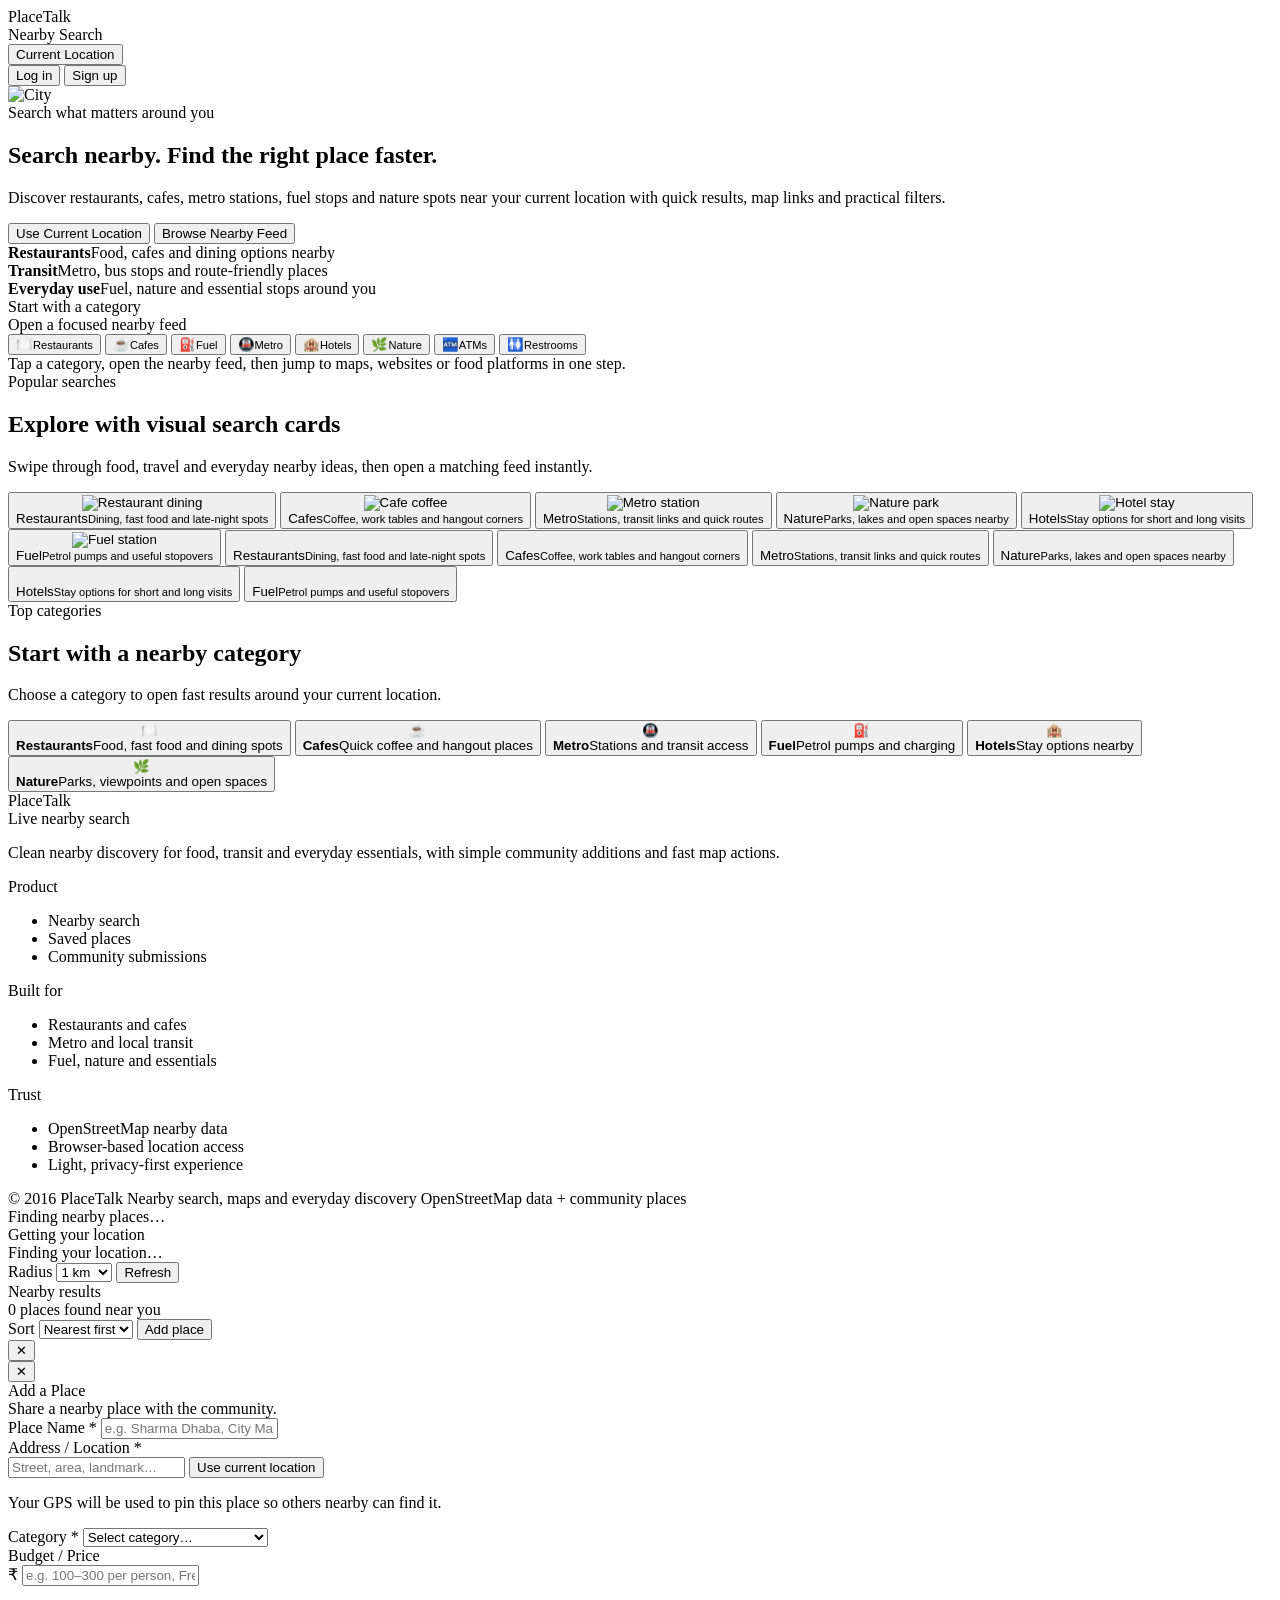
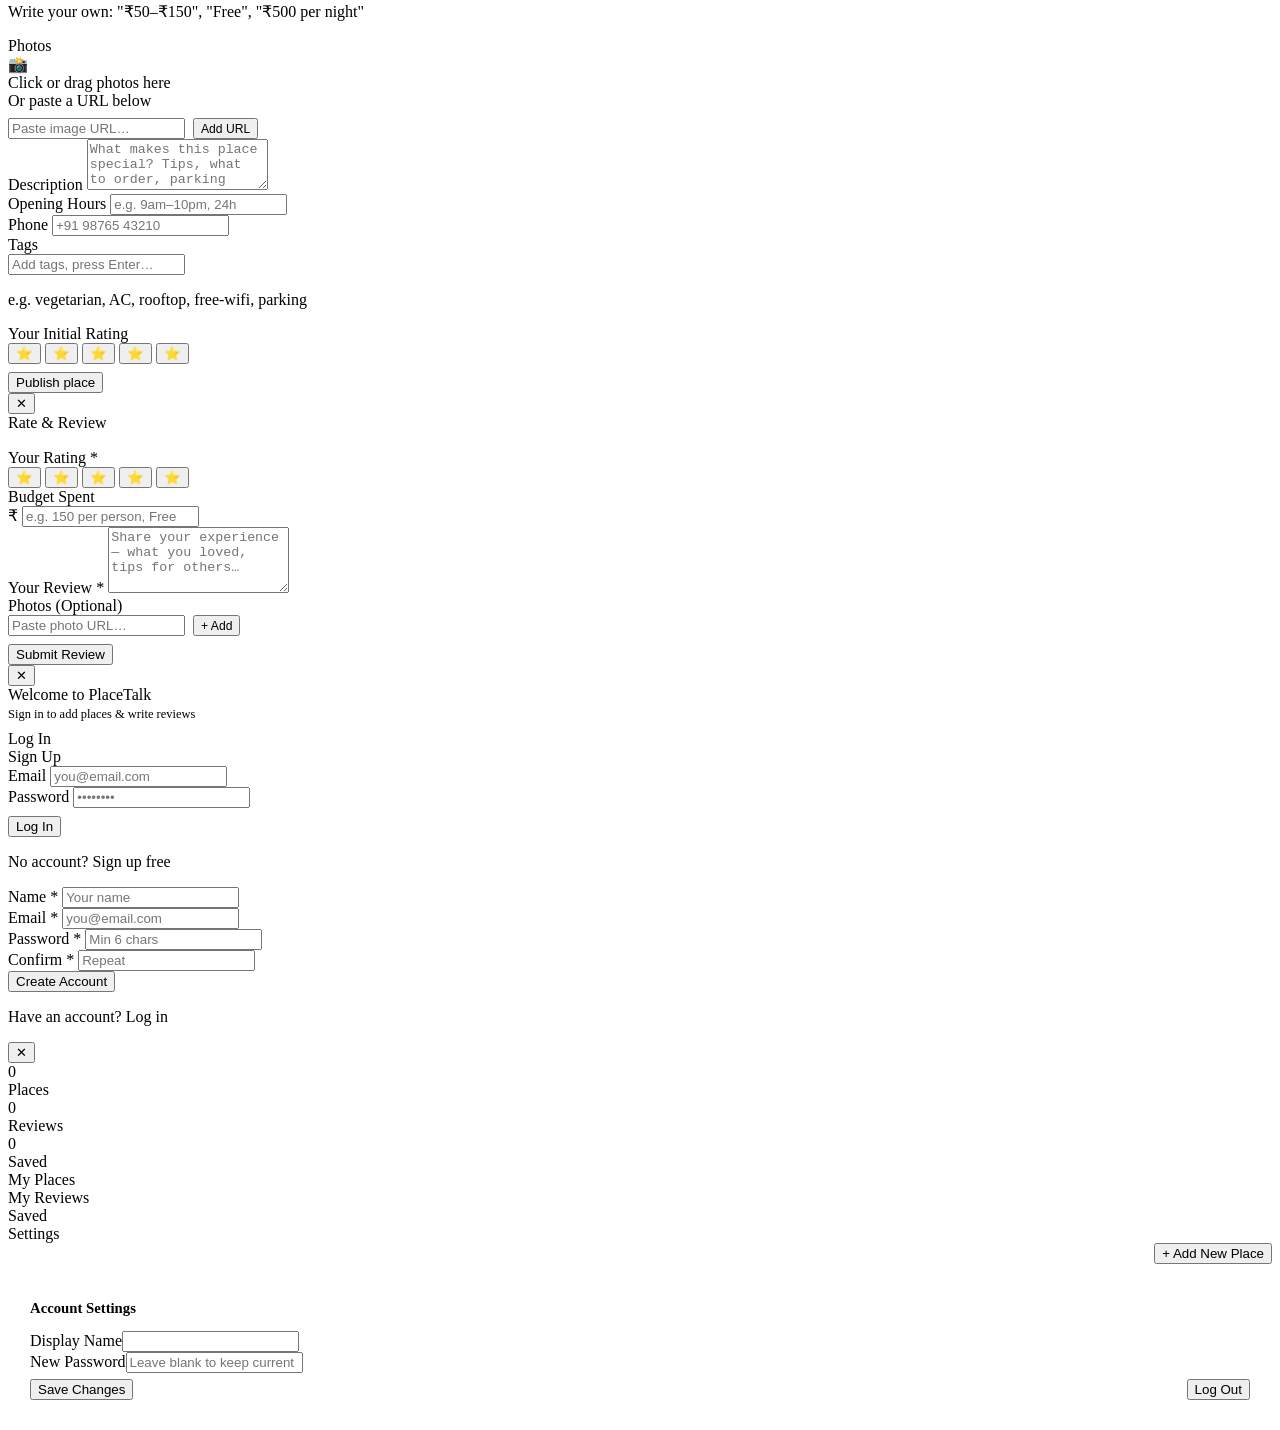
==== index.html @ 9fc9db7d "Add files via upload" ====
<!DOCTYPE html>
<html lang="en">
<head>
<meta charset="UTF-8"/>
<meta name="viewport" content="width=device-width, initial-scale=1.0"/>
<title>PlaceTalk — Ultra Minimal Nearby Search</title>
<meta name="description" content="Ultra minimal nearby discovery for restaurants, metro, fuel, parks and everyday places around you."/>
<link rel="icon" href="data:image/svg+xml,<svg xmlns='http://www.w3.org/2000/svg' viewBox='0 0 48 48'><circle cx='24' cy='24' r='8' fill='%23111'/></svg>"/>
<link rel="stylesheet" href="css/style.css"/>
</head>
<body>

<!-- ══════════════════════════════════════
     NAVBAR
══════════════════════════════════════ -->
<nav class="navbar">
  <div class="nav-logo" onclick="showView('landing')">
    <div class="nav-logo-icon" aria-hidden="true"></div>
    <div>
      <div class="nav-logo-name">Place<span>Talk</span></div>
      <div class="nav-logo-sub">Nearby Search</div>
    </div>
  </div>

  <div class="nav-right">
    <button class="btn-loc" onclick="getLocation()">
      <span class="pulse"></span>Current Location
    </button>
    <div id="navUserArea">
      <button class="btn btn-ghost btn-sm" onclick="openModal('authModal')">Log in</button>
      <button class="btn btn-primary btn-sm" onclick="openModal('authModal');switchAuthTab('signup')">Sign up</button>
    </div>
  </div>
</nav>

<!-- ══════════════════════════════════════
     VIEW: LANDING (Home Screen)
══════════════════════════════════════ -->
<div class="view active" id="view-landing">
  <section class="landing-hero premium-hero">
    <div class="lh-bg premium-hero-bg">
      <img class="lh-bg-img" id="heroBgImg"
           src="https://images.unsplash.com/photo-1477959858617-67f85cf4f1df?w=1800&q=85"
           alt="City"/>
      <div class="lh-overlay premium-hero-overlay"></div>
    </div>

    <div class="premium-hero-inner">
      <div class="premium-copy">
        <div class="premium-kicker">Search what matters around you</div>
        <h1 class="premium-heading">Search nearby. Find the right place faster.</h1>
        <p class="premium-desc">Discover restaurants, cafes, metro stations, fuel stops and nature spots near your current location with quick results, map links and practical filters.</p>
        <div class="premium-actions">
          <button class="lh-btn-main" onclick="getLocation()">Use Current Location</button>
          <button class="lh-btn-outline" onclick="showView('home');renderAll()">Browse Nearby Feed</button>
        </div>
        <div class="premium-metrics">
          <div class="premium-metric"><strong>Restaurants</strong><span>Food, cafes and dining options nearby</span></div>
          <div class="premium-metric"><strong>Transit</strong><span>Metro, bus stops and route-friendly places</span></div>
          <div class="premium-metric"><strong>Everyday use</strong><span>Fuel, nature and essential stops around you</span></div>
        </div>
      </div>

      <div class="premium-quick-card">
        <div class="premium-card-kicker">Start with a category</div>
        <div class="premium-card-title">Open a focused nearby feed</div>
        <div class="premium-quick-grid">
          <button class="premium-quick-btn" onclick="getLocationAndCat('restaurant')"><span>🍽️</span><small>Restaurants</small></button>
          <button class="premium-quick-btn" onclick="getLocationAndCat('cafe')"><span>☕</span><small>Cafes</small></button>
          <button class="premium-quick-btn" onclick="getLocationAndCat('fuel')"><span>⛽</span><small>Fuel</small></button>
          <button class="premium-quick-btn" onclick="getLocationAndCat('metro')"><span>🚇</span><small>Metro</small></button>
          <button class="premium-quick-btn" onclick="getLocationAndCat('hotel')"><span>🏨</span><small>Hotels</small></button>
          <button class="premium-quick-btn" onclick="getLocationAndCat('nature')"><span>🌿</span><small>Nature</small></button>
          <button class="premium-quick-btn" onclick="getLocationAndCat('atm')"><span>🏧</span><small>ATMs</small></button>
          <button class="premium-quick-btn" onclick="getLocationAndCat('restroom')"><span>🚻</span><small>Restrooms</small></button>
        </div>
        <div class="premium-mini-note">Tap a category, open the nearby feed, then jump to maps, websites or food platforms in one step.</div>
      </div>
    </div>
  </section>

  <section class="visual-search-section">
    <div class="visual-search-head">
      <div>
        <div class="premium-section-kicker">Popular searches</div>
        <h2 class="premium-section-title">Explore with visual search cards</h2>
      </div>
      <p class="visual-search-copy">Swipe through food, travel and everyday nearby ideas, then open a matching feed instantly.</p>
    </div>

    <div class="visual-search-slider" aria-label="Visual search inspiration">
      <div class="visual-search-track">
        <button class="visual-slide" onclick="getLocationAndCat('restaurant')">
          <img src="https://images.unsplash.com/photo-1517248135467-4c7edcad34c4?w=1200&q=85" alt="Restaurant dining"/>
          <div class="visual-slide-overlay"><span>Restaurants</span><small>Dining, fast food and late-night spots</small></div>
        </button>
        <button class="visual-slide" onclick="getLocationAndCat('cafe')">
          <img src="https://images.unsplash.com/photo-1495474472287-4d71bcdd2085?w=1200&q=85" alt="Cafe coffee"/>
          <div class="visual-slide-overlay"><span>Cafes</span><small>Coffee, work tables and hangout corners</small></div>
        </button>
        <button class="visual-slide" onclick="getLocationAndCat('metro')">
          <img src="https://images.unsplash.com/photo-1519501025264-65ba15a82390?w=1200&q=85" alt="Metro station"/>
          <div class="visual-slide-overlay"><span>Metro</span><small>Stations, transit links and quick routes</small></div>
        </button>
        <button class="visual-slide" onclick="getLocationAndCat('nature')">
          <img src="https://images.unsplash.com/photo-1506744038136-46273834b3fb?w=1200&q=85" alt="Nature park"/>
          <div class="visual-slide-overlay"><span>Nature</span><small>Parks, lakes and open spaces nearby</small></div>
        </button>
        <button class="visual-slide" onclick="getLocationAndCat('hotel')">
          <img src="https://images.unsplash.com/photo-1566073771259-6a8506099945?w=1200&q=85" alt="Hotel stay"/>
          <div class="visual-slide-overlay"><span>Hotels</span><small>Stay options for short and long visits</small></div>
        </button>
        <button class="visual-slide" onclick="getLocationAndCat('fuel')">
          <img src="https://images.unsplash.com/photo-1503376780353-7e6692767b70?w=1200&q=85" alt="Fuel station"/>
          <div class="visual-slide-overlay"><span>Fuel</span><small>Petrol pumps and useful stopovers</small></div>
        </button>

        <button class="visual-slide" onclick="getLocationAndCat('restaurant')" aria-hidden="true" tabindex="-1">
          <img src="https://images.unsplash.com/photo-1517248135467-4c7edcad34c4?w=1200&q=85" alt=""/>
          <div class="visual-slide-overlay"><span>Restaurants</span><small>Dining, fast food and late-night spots</small></div>
        </button>
        <button class="visual-slide" onclick="getLocationAndCat('cafe')" aria-hidden="true" tabindex="-1">
          <img src="https://images.unsplash.com/photo-1495474472287-4d71bcdd2085?w=1200&q=85" alt=""/>
          <div class="visual-slide-overlay"><span>Cafes</span><small>Coffee, work tables and hangout corners</small></div>
        </button>
        <button class="visual-slide" onclick="getLocationAndCat('metro')" aria-hidden="true" tabindex="-1">
          <img src="https://images.unsplash.com/photo-1519501025264-65ba15a82390?w=1200&q=85" alt=""/>
          <div class="visual-slide-overlay"><span>Metro</span><small>Stations, transit links and quick routes</small></div>
        </button>
        <button class="visual-slide" onclick="getLocationAndCat('nature')" aria-hidden="true" tabindex="-1">
          <img src="https://images.unsplash.com/photo-1506744038136-46273834b3fb?w=1200&q=85" alt=""/>
          <div class="visual-slide-overlay"><span>Nature</span><small>Parks, lakes and open spaces nearby</small></div>
        </button>
        <button class="visual-slide" onclick="getLocationAndCat('hotel')" aria-hidden="true" tabindex="-1">
          <img src="https://images.unsplash.com/photo-1566073771259-6a8506099945?w=1200&q=85" alt=""/>
          <div class="visual-slide-overlay"><span>Hotels</span><small>Stay options for short and long visits</small></div>
        </button>
        <button class="visual-slide" onclick="getLocationAndCat('fuel')" aria-hidden="true" tabindex="-1">
          <img src="https://images.unsplash.com/photo-1503376780353-7e6692767b70?w=1200&q=85" alt=""/>
          <div class="visual-slide-overlay"><span>Fuel</span><small>Petrol pumps and useful stopovers</small></div>
        </button>
      </div>
    </div>
  </section>

  <section class="premium-section premium-section-categories">
    <div class="premium-section-head compact">
      <div>
        <div class="premium-section-kicker">Top categories</div>
        <h2 class="premium-section-title">Start with a nearby category</h2>
      </div>
      <p class="visual-search-copy">Choose a category to open fast results around your current location.</p>
    </div>

    <div class="premium-section-grid">
      <button class="premium-cat-tile" onclick="getLocationAndCat('restaurant')">
        <div class="premium-cat-visual">🍽️</div>
        <div class="premium-cat-meta"><strong>Restaurants</strong><span>Food, fast food and dining spots</span></div>
      </button>
      <button class="premium-cat-tile" onclick="getLocationAndCat('cafe')">
        <div class="premium-cat-visual">☕</div>
        <div class="premium-cat-meta"><strong>Cafes</strong><span>Quick coffee and hangout places</span></div>
      </button>
      <button class="premium-cat-tile" onclick="getLocationAndCat('metro')">
        <div class="premium-cat-visual">🚇</div>
        <div class="premium-cat-meta"><strong>Metro</strong><span>Stations and transit access</span></div>
      </button>
      <button class="premium-cat-tile" onclick="getLocationAndCat('fuel')">
        <div class="premium-cat-visual">⛽</div>
        <div class="premium-cat-meta"><strong>Fuel</strong><span>Petrol pumps and charging</span></div>
      </button>
      <button class="premium-cat-tile" onclick="getLocationAndCat('hotel')">
        <div class="premium-cat-visual">🏨</div>
        <div class="premium-cat-meta"><strong>Hotels</strong><span>Stay options nearby</span></div>
      </button>
      <button class="premium-cat-tile" onclick="getLocationAndCat('nature')">
        <div class="premium-cat-visual">🌿</div>
        <div class="premium-cat-meta"><strong>Nature</strong><span>Parks, viewpoints and open spaces</span></div>
      </button>
    </div>
  </section>

  <footer class="premium-footer premium-footer-clean">
    <div class="premium-footer-top">
      <div class="premium-footer-brand">
        <div class="premium-footer-logo-row">
          <div class="nav-logo-name">Place<span>Talk</span></div>
          <span class="premium-footer-badge">Live nearby search</span>
        </div>
        <p>Clean nearby discovery for food, transit and everyday essentials, with simple community additions and fast map actions.</p>
      </div>

      <div class="premium-footer-grid">
        <div class="premium-footer-col">
          <div class="premium-footer-title">Product</div>
          <ul class="premium-footer-list">
            <li>Nearby search</li>
            <li>Saved places</li>
            <li>Community submissions</li>
          </ul>
        </div>

        <div class="premium-footer-col">
          <div class="premium-footer-title">Built for</div>
          <ul class="premium-footer-list">
            <li>Restaurants and cafes</li>
            <li>Metro and local transit</li>
            <li>Fuel, nature and essentials</li>
          </ul>
        </div>

        <div class="premium-footer-col">
          <div class="premium-footer-title">Trust</div>
          <ul class="premium-footer-list">
            <li>OpenStreetMap nearby data</li>
            <li>Browser-based location access</li>
            <li>Light, privacy-first experience</li>
          </ul>
        </div>
      </div>
    </div>

    <div class="premium-footer-divider"></div>

    <div class="premium-footer-meta premium-footer-meta-clean">
      <span>© 2016 PlaceTalk</span>
      <span>Nearby search, maps and everyday discovery</span>
      <span>OpenStreetMap data + community places</span>
    </div>
  </footer>
</div><!-- /view-landing -->

<!-- ══════════════════════════════════════
     VIEW: LOADING
══════════════════════════════════════ -->
<div class="view" id="view-loading">
  <div class="loading-screen">
    <div class="loading-radar">
      <div class="radar-sweep"></div>
      <div class="radar-dot center"></div>
      <div class="radar-dot d1"></div>
      <div class="radar-dot d2"></div>
      <div class="radar-dot d3"></div>
    </div>
    <div class="loading-title">Finding nearby places…</div>
    <div class="loading-sub" id="loadingSub">Getting your location</div>
    <div class="loading-bar-wrap">
      <div class="loading-bar" id="loadingBar"></div>
    </div>
  </div>
</div>


<!-- ══════════════════════════════════════
     VIEW: HOME (Results)
══════════════════════════════════════ -->
<div class="view" id="view-home">
  <div class="results-top">
    <div class="loc-bar">
      <div class="loc-bar-left">
        <span class="loc-green-dot"></span>
        <span id="locText">Finding your location…</span>
      </div>
      <div class="loc-bar-right">
        <label>Radius</label>
        <select class="radius-sel" id="radiusSelect" onchange="refetchAll()">
          <option value="500">500m</option>
          <option value="1000" selected>1 km</option>
          <option value="2000">2 km</option>
          <option value="5000">5 km</option>
        </select>
        <button class="btn btn-ghost btn-sm" onclick="getLocation()">Refresh</button>
      </div>
    </div>

    <div class="cat-bar" id="catBar"></div>
  </div>

  <div class="results-wrap premium-results-wrap">
    <div class="results-shell">
      <div class="results-header">
        <div>
          <div class="results-eyebrow">Nearby results</div>
          <div class="results-count" id="resultsCount"><span>0</span> places found near you</div>
        </div>
        <div class="sort-row">
          <label>Sort</label>
          <select class="sort-sel" id="sortSel" onchange="changeSort(this.value)">
            <option value="distance">Nearest first</option>
            <option value="rating">Top rated</option>
            <option value="name">A–Z</option>
          </select>
          <button class="btn btn-primary btn-sm" onclick="requireAuth(openAddModal)">Add place</button>
        </div>
      </div>
      <div class="places-grid" id="placesGrid"></div>
    </div>
  </div>
</div>

<!-- ══════════════════════════════════════
     MODALS
══════════════════════════════════════ -->

<!-- Detail Modal -->
<div class="modal-ov" id="detailModal" onclick="closeOnBd(event,'detailModal')">
  <div class="modal-box modal-lg">
    <button class="modal-x" onclick="closeModal('detailModal')">✕</button>
    <div id="detailContent"></div>
  </div>
</div>

<!-- Add Place Modal -->
<div class="modal-ov" id="addModal" onclick="closeOnBd(event,'addModal')">
  <div class="modal-box modal-md">
    <button class="modal-x" onclick="closeModal('addModal')">✕</button>
    <div class="modal-hd">
      <div class="modal-title">Add a Place</div>
      <div class="modal-sub">Share a nearby place with the community.</div>
    </div>
    <div class="modal-bd">

      <div class="fg">
        <label class="fl">Place Name <span class="req">*</span></label>
        <input class="fi" id="apName" placeholder="e.g. Sharma Dhaba, City Mall, XYZ Clinic"/>
      </div>

      <div class="fg">
        <label class="fl">Address / Location <span class="req">*</span></label>
        <div class="loc-row">
          <input class="fi" id="apAddress" placeholder="Street, area, landmark…"/>
          <button class="loc-auto-btn" id="detectLocBtn" onclick="detectMyLoc()">Use current location</button>
        </div>
        <p class="fhint">Your GPS will be used to pin this place so others nearby can find it.</p>
      </div>

      <div class="fg">
        <label class="fl">Category <span class="req">*</span></label>
        <select class="fs" id="apCategory">
          <option value="">Select category…</option>
          <option value="restaurant">Restaurant / Food</option>
          <option value="cafe">Cafe / Coffee Shop</option>
          <option value="hotel">Hotel / Hostel</option>
          <option value="shopping">Shop / Store / Market</option>
          <option value="hospital">Hospital / Clinic / Pharmacy</option>
          <option value="atm">ATM / Bank</option>
          <option value="park">Park / Garden</option>
          <option value="worship">Temple / Mosque / Church</option>
          <option value="fuel">Petrol / CNG Station</option>
          <option value="school">School / College</option>
          <option value="restroom">Public Restroom</option>
          <option value="bus">Bus Stop</option>
          <option value="railway">Railway Station</option>
          <option value="other">Other</option>
        </select>
      </div>

      <div class="fg">
        <label class="fl">Budget / Price</label>
        <div class="fi-prefix-wrap">
          <span class="fi-prefix">₹</span>
          <input class="fi with-prefix" id="apBudget" placeholder="e.g. 100–300 per person, Free, 500/night"/>
        </div>
        <p class="fhint">Write your own: "₹50–₹150", "Free", "₹500 per night"</p>
      </div>

      <div class="fg">
        <label class="fl">Photos</label>
        <div class="photo-zone" id="photoZone"
             onclick="g('photoFileIn').click()"
             ondragover="dragOver(event)" ondrop="dropPhoto(event)" ondragleave="dragLeave()">
          <div class="pz-icon">📸</div>
          <div class="pz-label">Click or drag photos here</div>
          <div class="pz-hint">Or paste a URL below</div>
        </div>
        <input type="file" id="photoFileIn" accept="image/*" multiple style="display:none" onchange="handlePhotoFile(event)"/>
        <div style="display:flex;gap:8px;margin-top:8px;">
          <input class="fi" id="apPhotoUrl" placeholder="Paste image URL…"
                 onkeydown="if(event.key==='Enter'){addPhotoByUrl();event.preventDefault();}"/>
          <button class="btn btn-ghost btn-sm" onclick="addPhotoByUrl()" style="white-space:nowrap;font-size:.76rem;">Add URL</button>
        </div>
        <div class="photos-prev" id="photosPreview"></div>
      </div>

      <div class="fg">
        <label class="fl">Description</label>
        <textarea class="fta" id="apDesc" placeholder="What makes this place special? Tips, what to order, parking info…" rows="3"></textarea>
      </div>

      <div class="fg-row">
        <div class="fg">
          <label class="fl">Opening Hours</label>
          <input class="fi" id="apHours" placeholder="e.g. 9am–10pm, 24h"/>
        </div>
        <div class="fg">
          <label class="fl">Phone</label>
          <input class="fi" id="apPhone" placeholder="+91 98765 43210"/>
        </div>
      </div>

      <div class="fg">
        <label class="fl">Tags</label>
        <div class="tag-wrap" id="tagWrap" onclick="g('tagInp')&&g('tagInp').focus()">
          <input class="tag-inp" id="tagInp" placeholder="Add tags, press Enter…" onkeydown="handleTagKey(event)"/>
        </div>
        <p class="fhint">e.g. vegetarian, AC, rooftop, free-wifi, parking</p>
      </div>

      <div class="fg">
        <label class="fl">Your Initial Rating</label>
        <div class="sp-wrap" id="apStarPicker">
          <button class="sp-btn" data-val="1" onclick="setApStars(1)">⭐</button>
          <button class="sp-btn" data-val="2" onclick="setApStars(2)">⭐</button>
          <button class="sp-btn" data-val="3" onclick="setApStars(3)">⭐</button>
          <button class="sp-btn" data-val="4" onclick="setApStars(4)">⭐</button>
          <button class="sp-btn" data-val="5" onclick="setApStars(5)">⭐</button>
        </div>
      </div>

      <button class="btn btn-primary btn-lg btn-block" onclick="submitPlace()" style="margin-top:8px;">
        Publish place
      </button>
    </div>
  </div>
</div>

<!-- Review Modal -->
<div class="modal-ov" id="reviewModal" onclick="closeOnBd(event,'reviewModal')">
  <div class="modal-box modal-md">
    <button class="modal-x" onclick="closeModal('reviewModal')">✕</button>
    <div class="modal-hd">
      <div class="modal-title">Rate &amp; Review</div>
      <div id="rvPlaceName" style="font-size:.8rem;color:var(--ink3);margin-top:3px;"></div>
    </div>
    <div class="modal-bd" style="padding-top:14px;">
      <div class="fg">
        <label class="fl">Your Rating <span class="req">*</span></label>
        <div class="sp-wrap" id="rvStarPicker">
          <button class="sp-btn" data-val="1" onclick="setRvStars(1)">⭐</button>
          <button class="sp-btn" data-val="2" onclick="setRvStars(2)">⭐</button>
          <button class="sp-btn" data-val="3" onclick="setRvStars(3)">⭐</button>
          <button class="sp-btn" data-val="4" onclick="setRvStars(4)">⭐</button>
          <button class="sp-btn" data-val="5" onclick="setRvStars(5)">⭐</button>
        </div>
      </div>
      <div class="fg">
        <label class="fl">Budget Spent</label>
        <div class="fi-prefix-wrap">
          <span class="fi-prefix">₹</span>
          <input class="fi with-prefix" id="rvBudget" placeholder="e.g. 150 per person, Free"/>
        </div>
      </div>
      <div class="fg">
        <label class="fl">Your Review <span class="req">*</span></label>
        <textarea class="fta" id="rvText" placeholder="Share your experience — what you loved, tips for others…" rows="4"></textarea>
      </div>
      <div class="fg">
        <label class="fl">Photos (Optional)</label>
        <div style="display:flex;gap:8px;">
          <input class="fi" id="rvPhotoUrl" placeholder="Paste photo URL…"/>
          <button class="btn btn-ghost btn-sm" onclick="addRvPhoto()" style="white-space:nowrap;font-size:.76rem;">+ Add</button>
        </div>
        <div class="photos-prev" id="rvPhotosPreview" style="margin-top:8px;"></div>
      </div>
      <button class="btn btn-primary btn-lg btn-block" onclick="submitReview()">Submit Review</button>
    </div>
  </div>
</div>

<!-- Auth Modal -->
<div class="modal-ov" id="authModal" onclick="closeOnBd(event,'authModal')">
  <div class="modal-box modal-sm">
    <button class="modal-x" onclick="closeModal('authModal')">✕</button>
    <div class="modal-hd">
      <div class="modal-title">Welcome to PlaceTalk</div>
      <div style="font-size:.78rem;color:var(--ink3);margin-top:3px;">Sign in to add places &amp; write reviews</div>
    </div>
    <div class="modal-bd" style="padding-top:8px;">
      <div class="auth-tabs">
        <div class="auth-tab active" id="atab-login" onclick="switchAuthTab('login')">Log In</div>
        <div class="auth-tab" id="atab-signup" onclick="switchAuthTab('signup')">Sign Up</div>
      </div>
      <div class="auth-panel active" id="apanel-login">
        <div class="fg">
          <label class="fl">Email</label>
          <input class="fi" id="loginEmail" type="email" placeholder="you@email.com"/>
        </div>
        <div class="fg">
          <label class="fl">Password</label>
          <input class="fi" id="loginPwd" type="password" placeholder="••••••••"
                 onkeydown="if(event.key==='Enter')loginUser()"/>
        </div>
        <button class="btn btn-primary btn-lg btn-block" onclick="loginUser()" style="margin-top:8px;">Log In</button>
        <p class="auth-link">No account? <a onclick="switchAuthTab('signup')">Sign up free</a></p>
      </div>
      <div class="auth-panel" id="apanel-signup">
        <div class="fg-row">
          <div class="fg">
            <label class="fl">Name <span class="req">*</span></label>
            <input class="fi" id="suName" placeholder="Your name"/>
          </div>
          <div class="fg">
            <label class="fl">Email <span class="req">*</span></label>
            <input class="fi" id="suEmail" type="email" placeholder="you@email.com"/>
          </div>
        </div>
        <div class="fg-row">
          <div class="fg">
            <label class="fl">Password <span class="req">*</span></label>
            <input class="fi" id="suPwd" type="password" placeholder="Min 6 chars"/>
          </div>
          <div class="fg">
            <label class="fl">Confirm <span class="req">*</span></label>
            <input class="fi" id="suConfirm" type="password" placeholder="Repeat"
                   onkeydown="if(event.key==='Enter')signupUser()"/>
          </div>
        </div>
        <button class="btn btn-primary btn-lg btn-block" onclick="signupUser()">Create Account</button>
        <p class="auth-link">Have an account? <a onclick="switchAuthTab('login')">Log in</a></p>
      </div>
    </div>
  </div>
</div>

<!-- Profile Modal -->
<div class="modal-ov" id="profileModal" onclick="closeOnBd(event,'profileModal')">
  <div class="modal-box modal-lg">
    <button class="modal-x" onclick="closeModal('profileModal')">✕</button>
    <div class="prof-page">
      <div class="prof-hd">
        <div class="prof-av" id="profAv"></div>
        <div>
          <div class="prof-name" id="profName"></div>
          <div class="prof-email" id="profEmail"></div>
        </div>
        <div class="prof-stats">
          <div class="prof-stat"><div class="prof-stat-n" id="pStatP">0</div><div class="prof-stat-l">Places</div></div>
          <div class="prof-stat"><div class="prof-stat-n" id="pStatR">0</div><div class="prof-stat-l">Reviews</div></div>
          <div class="prof-stat"><div class="prof-stat-n" id="pStatS">0</div><div class="prof-stat-l">Saved</div></div>
        </div>
      </div>
      <div class="prof-tabs">
        <div class="prof-tab active" onclick="switchProfTab('my-places',this)">My Places</div>
        <div class="prof-tab" onclick="switchProfTab('my-revs',this)">My Reviews</div>
        <div class="prof-tab" onclick="switchProfTab('saved',this)">Saved</div>
        <div class="prof-tab" onclick="switchProfTab('settings',this)">Settings</div>
      </div>
      <div class="prof-panel active" id="pp-my-places">
        <div style="display:flex;justify-content:flex-end;margin-bottom:14px;">
          <button class="btn btn-primary btn-sm" onclick="closeModal('profileModal');requireAuth(openAddModal)">+ Add New Place</button>
        </div>
        <div class="places-grid" id="ppMyPlaces"></div>
      </div>
      <div class="prof-panel" id="pp-my-revs"><div id="ppMyRevs"></div></div>
      <div class="prof-panel" id="pp-saved"><div class="places-grid" id="ppSaved"></div></div>
      <div class="prof-panel" id="pp-settings">
        <div style="background:var(--surface);border:1px solid var(--line);border-radius:18px;padding:22px;">
          <div style="font-weight:700;font-size:.92rem;margin-bottom:14px;">Account Settings</div>
          <div class="fg"><label class="fl">Display Name</label><input class="fi" id="settName"/></div>
          <div class="fg"><label class="fl">New Password</label><input class="fi" type="password" id="settPwd" placeholder="Leave blank to keep current"/></div>
          <div style="display:flex;gap:10px;margin-top:6px;">
            <button class="btn btn-primary" onclick="saveSettings()">Save Changes</button>
            <button class="btn btn-danger" onclick="logoutUser()" style="margin-left:auto;">Log Out</button>
          </div>
        </div>
      </div>
    </div>
  </div>
</div>

<!-- Toast -->
<div class="toast-wrap" id="toastWrap"></div>

<div class="cursor-dot" id="cursorDot" aria-hidden="true"></div>
<div class="cursor-ring" id="cursorRing" aria-hidden="true"></div>
<script src="js/app.js"></script>
</body>
</html>
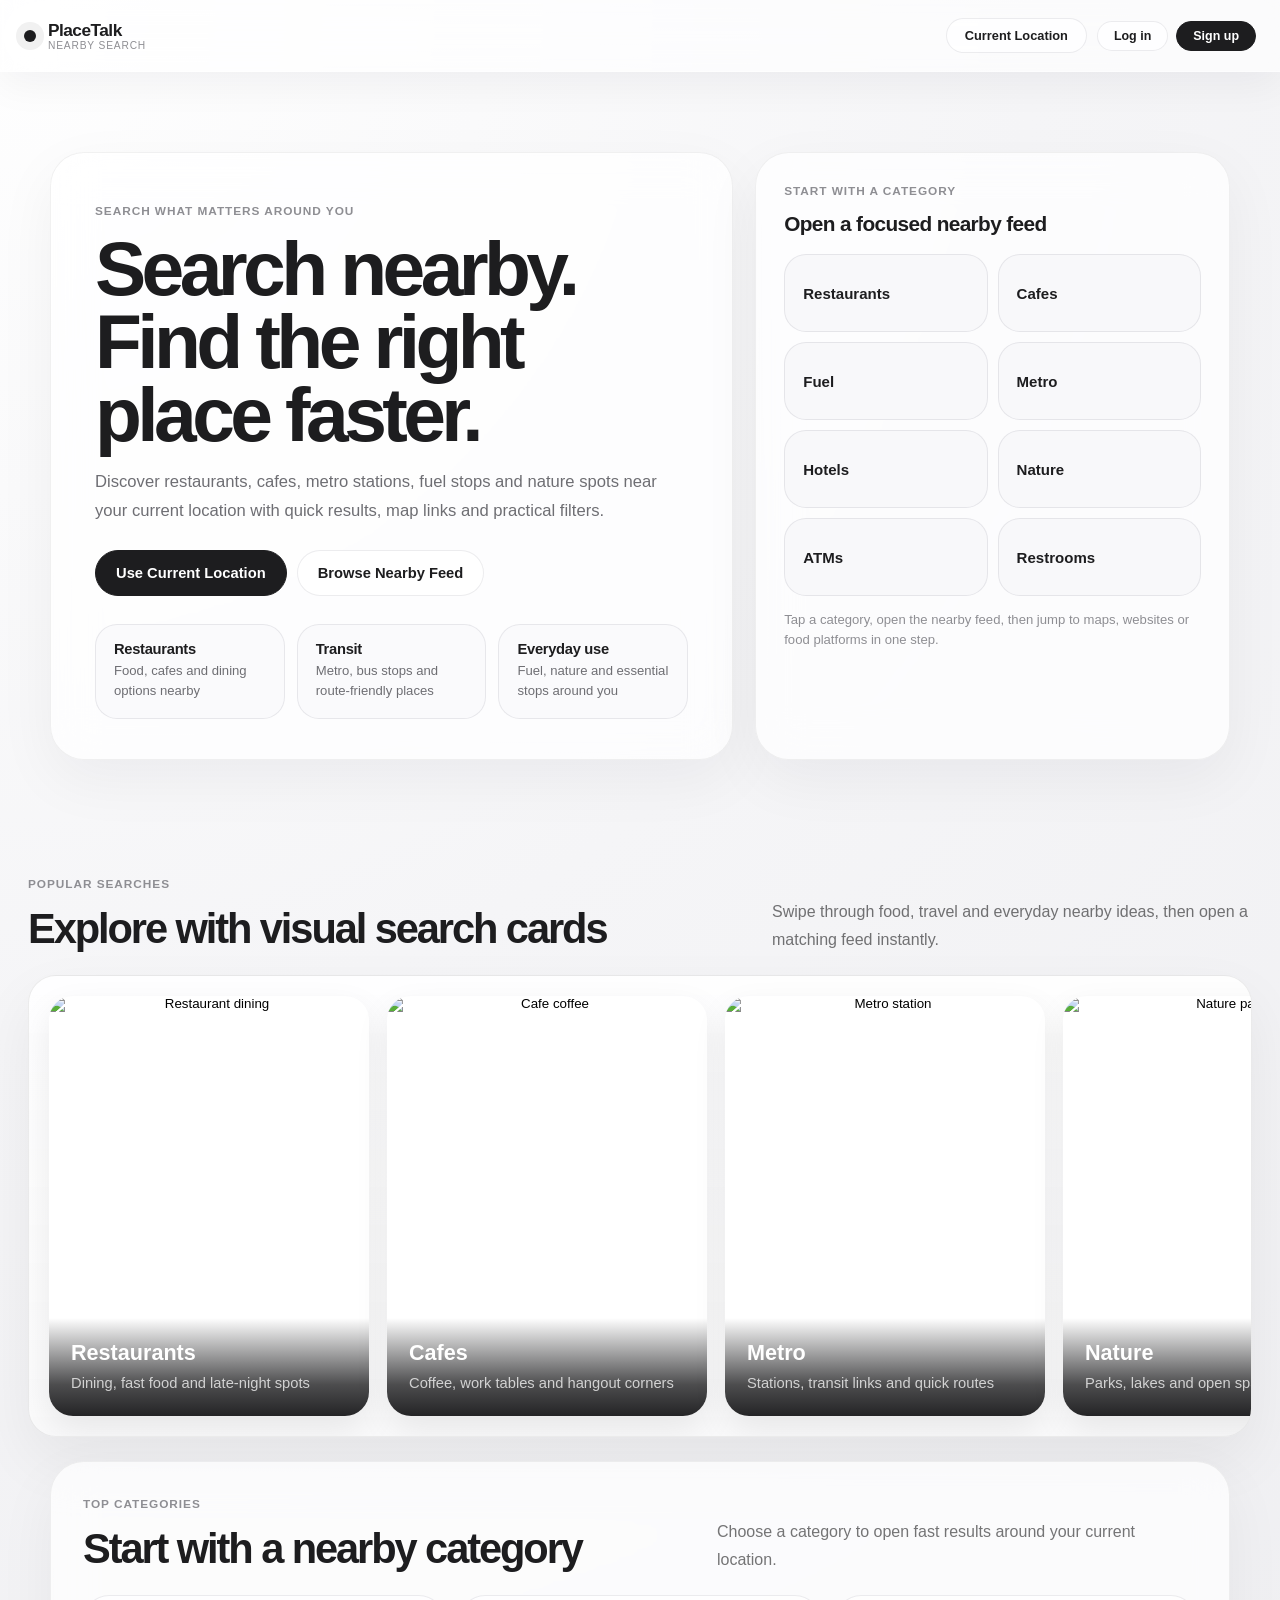
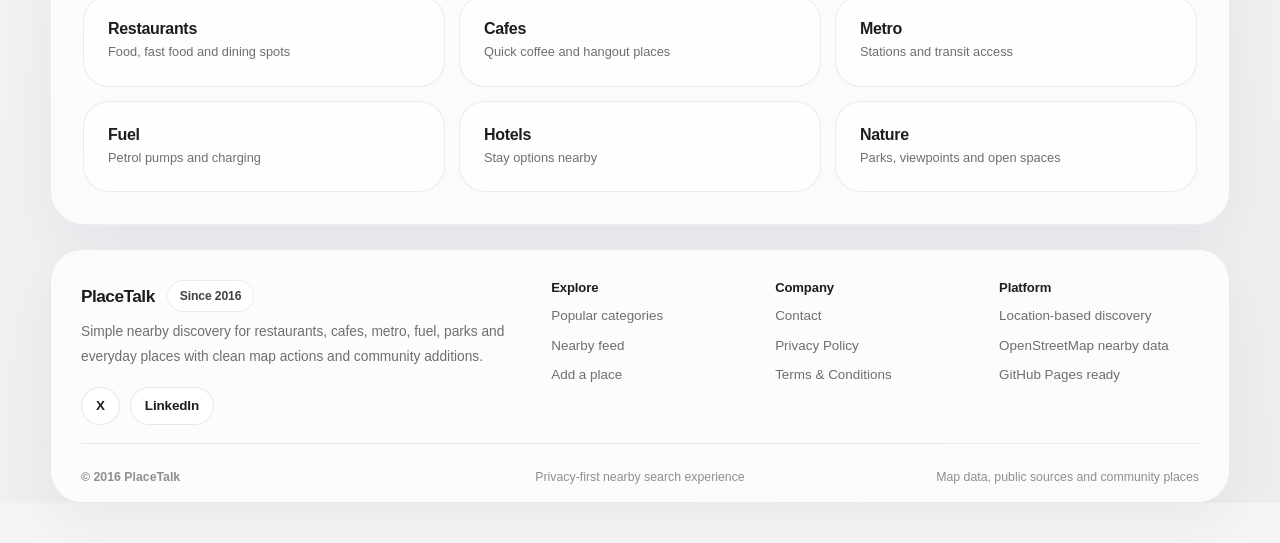
==== commit e9f2c983: "Add files via upload" ====
--- a/index.html
+++ b/index.html
@@ -143,7 +143,7 @@
     </div>
   </section>
 
-  <section class="premium-section premium-section-categories">
+  <section class="premium-section premium-section-categories" id="categories">
     <div class="premium-section-head compact">
       <div>
         <div class="premium-section-kicker">Top categories</div>
@@ -180,41 +180,45 @@
     </div>
   </section>
 
-  <footer class="premium-footer premium-footer-clean">
-    <div class="premium-footer-top">
-      <div class="premium-footer-brand">
+  <footer class="premium-footer premium-footer-clean premium-footer-proper">
+    <div class="premium-footer-top premium-footer-top-proper">
+      <div class="premium-footer-brand premium-footer-brand-proper">
         <div class="premium-footer-logo-row">
           <div class="nav-logo-name">Place<span>Talk</span></div>
-          <span class="premium-footer-badge">Live nearby search</span>
-        </div>
-        <p>Clean nearby discovery for food, transit and everyday essentials, with simple community additions and fast map actions.</p>
-      </div>
-
-      <div class="premium-footer-grid">
+          <span class="premium-footer-badge">Since 2016</span>
+        </div>
+        <p>Simple nearby discovery for restaurants, cafes, metro, fuel, parks and everyday places with clean map actions and community additions.</p>
+        <div class="footer-social-row">
+          <a class="footer-social-link" href="https://x.com/yourprofile" target="_blank" rel="noopener noreferrer" aria-label="PlaceTalk on X">X</a>
+          <a class="footer-social-link" href="https://www.linkedin.com/company/yourcompany" target="_blank" rel="noopener noreferrer" aria-label="PlaceTalk on LinkedIn">LinkedIn</a>
+        </div>
+      </div>
+
+      <div class="premium-footer-grid premium-footer-grid-proper">
         <div class="premium-footer-col">
-          <div class="premium-footer-title">Product</div>
+          <div class="premium-footer-title">Explore</div>
           <ul class="premium-footer-list">
-            <li>Nearby search</li>
-            <li>Saved places</li>
-            <li>Community submissions</li>
+            <li><a href="#categories">Popular categories</a></li>
+            <li><a href="#" onclick="showView('home');renderAll();return false;">Nearby feed</a></li>
+            <li><a href="#" onclick="openModal('addModal');return false;">Add a place</a></li>
           </ul>
         </div>
 
         <div class="premium-footer-col">
-          <div class="premium-footer-title">Built for</div>
+          <div class="premium-footer-title">Company</div>
           <ul class="premium-footer-list">
-            <li>Restaurants and cafes</li>
-            <li>Metro and local transit</li>
-            <li>Fuel, nature and essentials</li>
+            <li><a href="contact.html">Contact</a></li>
+            <li><a href="privacy.html">Privacy Policy</a></li>
+            <li><a href="terms.html">Terms &amp; Conditions</a></li>
           </ul>
         </div>
 
         <div class="premium-footer-col">
-          <div class="premium-footer-title">Trust</div>
+          <div class="premium-footer-title">Platform</div>
           <ul class="premium-footer-list">
+            <li>Location-based discovery</li>
             <li>OpenStreetMap nearby data</li>
-            <li>Browser-based location access</li>
-            <li>Light, privacy-first experience</li>
+            <li>GitHub Pages ready</li>
           </ul>
         </div>
       </div>
@@ -222,10 +226,10 @@
 
     <div class="premium-footer-divider"></div>
 
-    <div class="premium-footer-meta premium-footer-meta-clean">
+    <div class="premium-footer-meta premium-footer-meta-clean premium-footer-meta-proper">
       <span>© 2016 PlaceTalk</span>
-      <span>Nearby search, maps and everyday discovery</span>
-      <span>OpenStreetMap data + community places</span>
+      <span>Privacy-first nearby search experience</span>
+      <span>Map data, public sources and community places</span>
     </div>
   </footer>
 </div><!-- /view-landing -->
--- a/css/style.css
+++ b/css/style.css
@@ -0,0 +1,2498 @@
+/* PlaceTalk — style.css — Complete clean version */
+
+:root {
+  --ink:      #111827;
+  --ink2:     #374151;
+  --ink3:     #6B7280;
+  --ink4:     #9CA3AF;
+  --line:     #E5E7EB;
+  --line2:    #F3F4F6;
+  --bg:       #FAFAFA;
+  --surface:  #FFFFFF;
+  --primary:  #5B3CF5;
+  --primary2: #7C5CF8;
+  --primary3: #EDE9FF;
+  --primary4: #F5F3FF;
+  --gold:     #FBBF24;
+  --green:    #10B981;
+  --green2:   #D1FAE5;
+  --red:      #EF4444;
+  --red2:     #FEE2E2;
+  --accent:   #F97316;
+  --accent2:  #FFF3E8;
+}
+
+*, *::before, *::after { margin: 0; padding: 0; box-sizing: border-box; }
+html { scroll-behavior: smooth; font-size: 16px; }
+body { font-family: 'Plus Jakarta Sans', sans-serif; background: var(--bg); color: var(--ink); overflow-x: hidden; }
+img { display: block; max-width: 100%; }
+input, textarea, select, button { font-family: inherit; }
+a { text-decoration: none; color: inherit; }
+::-webkit-scrollbar { width: 4px; }
+::-webkit-scrollbar-thumb { background: var(--primary); border-radius: 2px; }
+
+/* ── VIEW SYSTEM ── */
+.view { display: none; }
+.view.active { display: block; }
+
+/* ─────────────────────────────────────
+   NAVBAR
+───────────────────────────────────── */
+.navbar {
+  position: sticky; top: 0; z-index: 300;
+  background: rgba(255,255,255,0.96);
+  backdrop-filter: blur(12px);
+  border-bottom: 1px solid var(--line);
+  height: 64px; padding: 0 32px;
+  display: flex; align-items: center; justify-content: space-between; gap: 16px;
+  box-shadow: 0 1px 12px rgba(0,0,0,.06);
+}
+.nav-logo {
+  display: flex; align-items: center; gap: 10px;
+  cursor: pointer; user-select: none; flex-shrink: 0; text-decoration: none;
+}
+.nav-logo-icon {
+  width: 38px; height: 38px; border-radius: 10px;
+  background: linear-gradient(135deg, var(--primary), var(--primary2));
+  display: flex; align-items: center; justify-content: center; font-size: 18px;
+}
+.nav-logo-name { font-family: 'Fraunces', serif; font-size: 1.2rem; font-weight: 700; color: var(--ink); line-height: 1.1; }
+.nav-logo-name span { color: var(--primary); }
+.nav-logo-sub { font-size: .58rem; color: var(--ink4); letter-spacing: 1.5px; text-transform: uppercase; }
+.nav-right { display: flex; align-items: center; gap: 10px; }
+.btn-loc {
+  display: flex; align-items: center; gap: 7px;
+  padding: 9px 18px; border-radius: 999px;
+  background: var(--green2); color: var(--green);
+  border: 1.5px solid rgba(16,185,129,.3);
+  font-size: .8rem; font-weight: 700; cursor: pointer;
+  transition: all .2s; white-space: nowrap;
+}
+.btn-loc:hover { background: var(--green); color: #fff; }
+.pulse { width: 8px; height: 8px; border-radius: 50%; background: var(--green); flex-shrink: 0; animation: pulse 2s infinite; }
+@keyframes pulse { 0%,100%{opacity:1;transform:scale(1);}50%{opacity:.5;transform:scale(1.6);} }
+#navUserArea { display: flex; align-items: center; gap: 8px; }
+
+/* ── BUTTONS ── */
+.btn {
+  padding: 9px 20px; border-radius: 999px; font-size: .84rem; font-weight: 600;
+  cursor: pointer; transition: all .2s; border: none; outline: none;
+  display: inline-flex; align-items: center; gap: 6px;
+}
+.btn-primary { background: var(--primary); color: #fff; box-shadow: 0 2px 10px rgba(91,60,245,.3); }
+.btn-primary:hover { background: var(--primary2); transform: translateY(-1px); }
+.btn-ghost { background: transparent; color: var(--ink2); border: 1.5px solid var(--line); }
+.btn-ghost:hover { border-color: var(--primary); color: var(--primary); background: var(--primary4); }
+.btn-outline-primary { background: var(--primary4); color: var(--primary); border: 1.5px solid var(--primary3); }
+.btn-outline-primary:hover { background: var(--primary); color: #fff; }
+.btn-sm { padding: 7px 16px; font-size: .78rem; }
+.btn-lg { padding: 14px 34px; font-size: .96rem; }
+.btn-block { width: 100%; justify-content: center; }
+.btn-danger { background: var(--red); color: #fff; }
+.btn-danger:hover { background: #dc2626; }
+
+/* nav avatar + dropdown */
+.nav-avatar {
+  width: 36px; height: 36px; border-radius: 50%;
+  display: flex; align-items: center; justify-content: center;
+  font-weight: 700; font-size: .8rem; color: #fff;
+  cursor: pointer; border: 2px solid var(--primary3);
+  position: relative; transition: border-color .2s; flex-shrink: 0;
+}
+.nav-avatar:hover { border-color: var(--primary); }
+.dd-menu {
+  position: absolute; top: calc(100% + 8px); right: 0;
+  background: var(--surface); border: 1px solid var(--line);
+  border-radius: 14px; box-shadow: 0 10px 40px rgba(0,0,0,.1);
+  min-width: 190px; padding: 7px; display: none; z-index: 400;
+}
+.dd-menu.open { display: block; }
+.dd-item {
+  display: flex; align-items: center; gap: 9px;
+  padding: 9px 12px; border-radius: 10px;
+  font-size: .85rem; color: var(--ink2); cursor: pointer; transition: background .15s;
+}
+.dd-item:hover { background: var(--line2); }
+.dd-item.danger { color: var(--red); }
+.dd-sep { height: 1px; background: var(--line); margin: 5px 0; }
+
+/* ─────────────────────────────────────
+   LANDING — HERO
+───────────────────────────────────── */
+.landing-hero {
+  position: relative; min-height: calc(100vh - 64px);
+  display: flex; align-items: center; overflow: hidden;
+}
+.lh-bg {
+  position: absolute; inset: 0; z-index: 0;
+}
+.lh-bg-img {
+  width: 100%; height: 100%; object-fit: cover;
+  animation: heroZoom 18s ease-in-out infinite alternate;
+  transition: opacity 1s;
+}
+@keyframes heroZoom { from{transform:scale(1);}to{transform:scale(1.07);} }
+.lh-overlay {
+  position: absolute; inset: 0;
+  background: linear-gradient(110deg,rgba(8,5,30,.93) 0%,rgba(15,8,50,.82) 38%,rgba(8,5,30,.42) 68%,rgba(8,5,30,.65) 100%);
+}
+.lh-content {
+  position: relative; z-index: 2;
+  max-width: 680px; padding: 60px 60px 80px;
+}
+.lh-badge {
+  display: inline-flex; align-items: center; gap: 7px;
+  background: rgba(255,255,255,.1); border: 1px solid rgba(255,255,255,.2);
+  color: rgba(255,255,255,.9); padding: 6px 16px; border-radius: 999px;
+  font-size: .72rem; font-weight: 700; letter-spacing: 1.5px; text-transform: uppercase;
+  margin-bottom: 22px;
+  animation: fadeUp .8s ease both;
+}
+.lh-title {
+  font-family: 'Fraunces', serif;
+  font-size: clamp(2.8rem, 6.5vw, 5.2rem);
+  line-height: .97; font-weight: 700; color: #fff;
+  text-shadow: 0 4px 24px rgba(0,0,0,.4);
+  margin-bottom: 18px;
+  animation: fadeUp .9s .1s ease both;
+}
+.lh-title em { color: var(--gold); font-style: italic; }
+.lh-desc {
+  font-size: 1.04rem; font-weight: 300; line-height: 1.85;
+  color: rgba(255,255,255,.7); max-width: 510px;
+  margin-bottom: 34px;
+  animation: fadeUp 1s .2s ease both;
+}
+.lh-ctas {
+  display: flex; gap: 12px; flex-wrap: wrap; margin-bottom: 44px;
+  animation: fadeUp 1s .3s ease both;
+}
+.lh-btn-main {
+  padding: 15px 36px; border-radius: 999px;
+  background: var(--primary); color: #fff; border: none;
+  font-size: .95rem; font-weight: 700; cursor: pointer;
+  box-shadow: 0 8px 28px rgba(91,60,245,.4);
+  transition: all .3s; display: flex; align-items: center; gap: 8px;
+}
+.lh-btn-main:hover { background: var(--primary2); transform: translateY(-3px); box-shadow: 0 14px 36px rgba(91,60,245,.45); }
+.lh-btn-outline {
+  padding: 15px 36px; border-radius: 999px;
+  background: transparent; color: #fff;
+  border: 2px solid rgba(255,255,255,.38); font-size: .95rem; font-weight: 700;
+  cursor: pointer; transition: all .3s;
+}
+.lh-btn-outline:hover { border-color: var(--gold); color: var(--gold); }
+.lh-trust {
+  display: flex; gap: 24px; flex-wrap: wrap;
+  animation: fadeUp 1s .4s ease both;
+}
+.lh-trust-item { display: flex; align-items: center; gap: 9px; }
+.lh-trust-item > span { font-size: 1.7rem; }
+.lh-trust-item b { display: block; font-size: .84rem; font-weight: 700; color: #fff; }
+.lh-trust-item small { font-size: .7rem; color: rgba(255,255,255,.5); }
+.lh-scroll-cue {
+  position: absolute; bottom: 28px; left: 60px; z-index: 2;
+  display: flex; flex-direction: column; align-items: flex-start; gap: 7px;
+  cursor: pointer; color: rgba(255,255,255,.4);
+  font-size: .68rem; letter-spacing: 2px; text-transform: uppercase;
+  transition: color .2s;
+}
+.lh-scroll-cue:hover { color: rgba(255,255,255,.7); }
+.scroll-line { width: 1px; height: 48px; background: linear-gradient(to bottom, rgba(255,255,255,.4), transparent); }
+@keyframes fadeUp { from{opacity:0;transform:translateY(22px);}to{opacity:1;transform:translateY(0);} }
+
+/* ─────────────────────────────────────
+   LANDING — SECTIONS
+───────────────────────────────────── */
+.land-sec { padding: 80px 32px; }
+.land-sec-white { background: var(--surface); border-top: 1px solid var(--line); border-bottom: 1px solid var(--line); }
+.land-sec-inner { max-width: 1200px; margin: 0 auto; }
+.land-tag {
+  display: block; font-size: .7rem; font-weight: 700;
+  letter-spacing: 2.5px; text-transform: uppercase; color: var(--primary); margin-bottom: 10px;
+}
+.land-title {
+  font-family: 'Fraunces', serif;
+  font-size: clamp(1.8rem, 4vw, 2.8rem); font-weight: 700;
+  color: var(--ink); line-height: 1.1; margin-bottom: 12px;
+}
+.land-title em { color: var(--primary); font-style: italic; }
+.land-desc { font-size: .9rem; color: var(--ink3); line-height: 1.8; margin-bottom: 38px; max-width: 500px; }
+
+/* Category grid with images */
+.cat-grid {
+  display: grid;
+  grid-template-columns: 1.9fr 1fr 1fr;
+  grid-template-rows: 220px 220px;
+  gap: 14px;
+}
+.cat-card {
+  position: relative; border-radius: 18px; overflow: hidden;
+  cursor: pointer;
+}
+.cat-card.cat-big { grid-row: 1 / 3; }
+.cat-card-img {
+  width: 100%; height: 100%; object-fit: cover;
+  transition: transform .6s ease;
+  filter: brightness(.78) saturate(1.1);
+}
+.cat-card:hover .cat-card-img { transform: scale(1.07); filter: brightness(.94) saturate(1.3); }
+.cat-card-body {
+  position: absolute; inset: 0;
+  background: linear-gradient(to top, rgba(8,5,30,.88) 0%, transparent 55%);
+  display: flex; flex-direction: column; justify-content: flex-end; padding: 20px;
+  transition: background .3s;
+}
+.cat-card:hover .cat-card-body {
+  background: linear-gradient(to top, rgba(91,60,245,.82) 0%, transparent 60%);
+}
+.cat-card-icon { font-size: 1.5rem; margin-bottom: 4px; }
+.cat-card-name { font-family: 'Fraunces', serif; font-weight: 700; color: #fff; line-height: 1.1; font-size: 1.15rem; }
+.cat-card.cat-big .cat-card-name { font-size: 1.9rem; }
+.cat-card-sub { font-size: .75rem; color: rgba(255,255,255,.6); margin-top: 3px; }
+
+/* How it works */
+.how-grid {
+  display: flex; align-items: flex-start; gap: 0; margin-top: 40px; flex-wrap: wrap;
+}
+.how-card { flex: 1; min-width: 200px; text-align: center; padding: 0 18px; }
+.how-img-wrap {
+  position: relative; border-radius: 16px; overflow: hidden;
+  height: 190px; margin-bottom: 18px; box-shadow: 0 4px 16px rgba(0,0,0,.08);
+}
+.how-img { width: 100%; height: 100%; object-fit: cover; }
+.how-num {
+  position: absolute; top: 10px; left: 10px;
+  width: 30px; height: 30px; border-radius: 50%;
+  background: var(--primary); color: #fff;
+  font-weight: 800; font-size: .85rem;
+  display: flex; align-items: center; justify-content: center;
+  box-shadow: 0 4px 12px rgba(91,60,245,.4);
+}
+.how-icon { font-size: 1.9rem; margin-bottom: 8px; }
+.how-title { font-family: 'Fraunces', serif; font-size: 1.1rem; font-weight: 700; color: var(--ink); margin-bottom: 7px; }
+.how-desc { font-size: .83rem; color: var(--ink3); line-height: 1.75; }
+.how-arrow { font-size: 1.8rem; color: var(--line); padding-top: 70px; flex-shrink: 0; }
+
+/* Community CTA */
+.comm-banner {
+  position: relative; min-height: 400px;
+  display: flex; align-items: center; justify-content: center;
+  text-align: center; padding: 80px 32px; overflow: hidden;
+}
+.comm-bg-img { position: absolute; inset: 0; width: 100%; height: 100%; object-fit: cover; filter: brightness(.38) saturate(1.2); }
+.comm-overlay { position: absolute; inset: 0; background: rgba(8,5,30,.55); }
+.comm-body { position: relative; z-index: 1; max-width: 600px; }
+.comm-desc { font-size: .93rem; color: rgba(255,255,255,.7); max-width: 500px; margin: 0 auto 30px; line-height: 1.8; }
+.comm-btns { display: flex; gap: 12px; justify-content: center; flex-wrap: wrap; }
+
+/* Footer */
+footer {
+  background: var(--ink); color: rgba(255,255,255,.6);
+  padding: 48px 32px 24px;
+}
+.footer-grid {
+  max-width: 1200px; margin: 0 auto;
+  display: grid; grid-template-columns: 2fr 1fr 1fr 1fr;
+  gap: 40px; margin-bottom: 36px;
+}
+.ft-brand { font-family: 'Fraunces', serif; font-size: 1.2rem; font-weight: 700; color: #fff; margin-bottom: 6px; }
+.ft-brand span { color: var(--primary2); }
+.ft-tagline { font-size: .8rem; line-height: 1.75; max-width: 220px; }
+.ft-col-title { font-weight: 700; font-size: .76rem; letter-spacing: 1px; text-transform: uppercase; color: #fff; margin-bottom: 12px; }
+.ft-links { list-style: none; display: flex; flex-direction: column; gap: 9px; }
+.ft-links li { font-size: .82rem; cursor: pointer; transition: color .2s; }
+.ft-links li:hover { color: #fff; }
+.ft-bottom {
+  max-width: 1200px; margin: 0 auto;
+  border-top: 1px solid rgba(255,255,255,.07); padding-top: 18px;
+  display: flex; justify-content: space-between; align-items: center;
+  font-size: .74rem; flex-wrap: wrap; gap: 10px;
+}
+
+/* ─────────────────────────────────────
+   LOADING SCREEN
+───────────────────────────────────── */
+.loading-screen {
+  min-height: calc(100vh - 64px);
+  display: flex; flex-direction: column; align-items: center; justify-content: center;
+  gap: 20px; padding: 40px; background: var(--bg);
+}
+.loading-radar {
+  width: 150px; height: 150px; border-radius: 50%;
+  background: radial-gradient(circle, var(--primary4) 0%, var(--primary3) 100%);
+  border: 2px solid var(--primary3); position: relative; overflow: hidden;
+  display: flex; align-items: center; justify-content: center;
+}
+.radar-sweep {
+  position: absolute; inset: 0;
+  background: conic-gradient(from 0deg, transparent 0%, rgba(91,60,245,.45) 60%, transparent 100%);
+  animation: sweep 2s linear infinite; border-radius: 50%;
+}
+@keyframes sweep { from{transform:rotate(0);}to{transform:rotate(360deg);} }
+.radar-dot { position: absolute; border-radius: 50%; background: var(--primary); }
+.radar-dot.center { width: 10px; height: 10px; top: 50%; left: 50%; transform: translate(-50%,-50%); }
+.radar-dot.d1 { width: 6px; height: 6px; top: 30%; left: 65%; animation: blip 2s .3s infinite; }
+.radar-dot.d2 { width: 8px; height: 8px; top: 62%; left: 35%; animation: blip 2s .9s infinite; }
+.radar-dot.d3 { width: 5px; height: 5px; top: 44%; left: 72%; animation: blip 2s 1.5s infinite; }
+@keyframes blip { 0%,100%{opacity:0;}50%{opacity:1;} }
+.loading-title { font-family: 'Fraunces', serif; font-size: 1.45rem; font-weight: 700; color: var(--ink); }
+.loading-sub { font-size: .88rem; color: var(--ink3); }
+.loading-bar-wrap { width: 250px; height: 5px; background: var(--line); border-radius: 999px; overflow: hidden; }
+.loading-bar { height: 100%; background: linear-gradient(90deg, var(--primary), var(--primary2)); border-radius: 999px; width: 0%; transition: width .4s ease; }
+
+/* ─────────────────────────────────────
+   HOME / RESULTS VIEW
+───────────────────────────────────── */
+.loc-bar {
+  background: var(--surface); border-bottom: 1px solid var(--line);
+  padding: 8px 32px; display: flex; align-items: center;
+  justify-content: space-between; flex-wrap: wrap; gap: 10px;
+}
+.loc-bar-left { display: flex; align-items: center; gap: 8px; font-size: .82rem; font-weight: 600; color: var(--ink2); }
+.loc-green-dot { width: 8px; height: 8px; border-radius: 50%; background: var(--green); flex-shrink: 0; animation: pulse 2s infinite; }
+.loc-bar-right { display: flex; align-items: center; gap: 10px; }
+.loc-bar-right label { font-size: .76rem; color: var(--ink3); }
+select.radius-sel, select.sort-sel {
+  padding: 6px 28px 6px 10px; border: 1.5px solid var(--line); border-radius: 10px;
+  background: var(--surface); font-size: .78rem; color: var(--ink2); cursor: pointer;
+  appearance: none; outline: none;
+  background-image: url("data:image/svg+xml,%3Csvg xmlns='http://www.w3.org/2000/svg' width='10' height='10' viewBox='0 0 24 24' fill='none' stroke='%236B7280' stroke-width='2'%3E%3Cpath d='M6 9l6 6 6-6'/%3E%3C/svg%3E");
+  background-repeat: no-repeat; background-position: right 8px center;
+  transition: border .2s;
+}
+select.radius-sel:focus, select.sort-sel:focus { border-color: var(--primary); }
+
+/* Category bar */
+.cat-bar {
+  background: var(--surface); border-bottom: 1px solid var(--line);
+  padding: 10px 32px; overflow-x: auto; display: flex; gap: 8px; scrollbar-width: none;
+}
+.cat-bar::-webkit-scrollbar { display: none; }
+.cat-pill {
+  display: flex; align-items: center; gap: 5px;
+  padding: 7px 16px; border-radius: 999px;
+  background: var(--surface); border: 1.5px solid var(--line);
+  font-size: .78rem; font-weight: 600; color: var(--ink2);
+  cursor: pointer; transition: all .2s; white-space: nowrap; flex-shrink: 0;
+}
+.cat-pill.active, .cat-pill:hover {
+  background: var(--primary); color: #fff; border-color: var(--primary);
+  box-shadow: 0 4px 12px rgba(91,60,245,.25);
+}
+
+/* Results */
+.results-wrap { max-width: 1200px; margin: 0 auto; padding: 28px 32px; }
+.results-header {
+  display: flex; align-items: center; justify-content: space-between;
+  margin-bottom: 22px; flex-wrap: wrap; gap: 12px;
+}
+.results-count { font-family: 'Fraunces', serif; font-size: 1.25rem; font-weight: 700; color: var(--ink); }
+.results-count span { color: var(--primary); }
+.sort-row { display: flex; align-items: center; gap: 10px; }
+.sort-row label { font-size: .76rem; color: var(--ink3); }
+
+/* Place cards */
+.places-grid {
+  display: grid;
+  grid-template-columns: repeat(auto-fill, minmax(285px, 1fr));
+  gap: 22px;
+}
+.place-card {
+  background: var(--surface); border-radius: 20px;
+  border: 1px solid var(--line); overflow: hidden;
+  box-shadow: 0 1px 6px rgba(0,0,0,.05);
+  cursor: pointer; transition: transform .3s cubic-bezier(.34,1.56,.64,1), box-shadow .3s;
+}
+.place-card:hover { transform: translateY(-6px); box-shadow: 0 12px 36px rgba(0,0,0,.1); }
+.card-img-wrap { position: relative; height: 190px; overflow: hidden; background: var(--line2); }
+.card-img { width: 100%; height: 100%; object-fit: cover; transition: transform .5s; display: block; }
+.place-card:hover .card-img { transform: scale(1.06); }
+/* bottom fade so category badge is always readable */
+.card-img-wrap::after {
+  content: '';
+  position: absolute; bottom: 0; left: 0; right: 0; height: 70px;
+  background: linear-gradient(to top, rgba(17,24,39,.55) 0%, transparent 100%);
+  pointer-events: none; z-index: 1;
+}
+.card-dist, .card-save, .card-cat, .card-community { z-index: 2; }
+.card-dist { position: absolute; top: 10px; right: 10px; background: rgba(17,24,39,.7); color: #fff; padding: 3px 9px; border-radius: 999px; font-size: .68rem; font-weight: 700; backdrop-filter: blur(4px); }
+.card-save { position: absolute; top: 10px; left: 10px; width: 30px; height: 30px; border-radius: 50%; background: rgba(255,255,255,.92); display: flex; align-items: center; justify-content: center; font-size: .85rem; border: none; cursor: pointer; box-shadow: 0 1px 6px rgba(0,0,0,.12); transition: all .2s; }
+.card-save:hover, .card-save.saved { background: var(--red); }
+.card-cat { position: absolute; bottom: 10px; left: 10px; background: rgba(255,255,255,.92); padding: 3px 9px; border-radius: 999px; font-size: .67rem; font-weight: 700; color: var(--ink2); }
+.card-community { position: absolute; bottom: 10px; right: 10px; background: rgba(91,60,245,.88); color: #fff; padding: 3px 9px; border-radius: 999px; font-size: .63rem; font-weight: 700; }
+.card-body { padding: 15px 17px 17px; }
+.card-name { font-weight: 700; font-size: .96rem; color: var(--ink); margin-bottom: 3px; white-space: nowrap; overflow: hidden; text-overflow: ellipsis; }
+.card-addr { font-size: .76rem; color: var(--ink3); margin-bottom: 10px; white-space: nowrap; overflow: hidden; text-overflow: ellipsis; }
+.card-foot { display: flex; align-items: center; justify-content: space-between; }
+.card-rating { display: flex; align-items: center; gap: 4px; }
+.stars { display: flex; gap: 1px; }
+.star { font-size: .72rem; color: var(--gold); }
+.star.empty { color: var(--line); }
+.rating-val { font-size: .76rem; font-weight: 700; color: var(--ink); }
+.rating-cnt { font-size: .7rem; color: var(--ink4); }
+.card-budget { font-size: .74rem; font-weight: 700; background: var(--line2); color: var(--ink2); padding: 3px 9px; border-radius: 999px; }
+
+/* Empty state */
+.empty-state { grid-column: 1/-1; text-align: center; padding: 64px 20px; }
+.es-icon { font-size: 60px; display: block; margin-bottom: 14px; }
+.es-title { font-family: 'Fraunces', serif; font-size: 1.45rem; font-weight: 700; color: var(--ink); margin-bottom: 8px; }
+.es-desc { font-size: .88rem; color: var(--ink3); margin-bottom: 22px; line-height: 1.7; }
+
+/* ─────────────────────────────────────
+   MODALS
+───────────────────────────────────── */
+.modal-ov {
+  position: fixed; inset: 0; z-index: 500;
+  background: rgba(17,24,39,.55);
+  display: flex; align-items: center; justify-content: center;
+  padding: 16px; opacity: 0; pointer-events: none;
+  transition: opacity .25s; backdrop-filter: blur(4px);
+}
+.modal-ov.open { opacity: 1; pointer-events: all; }
+.modal-box {
+  background: var(--surface); border-radius: 22px;
+  width: 100%; max-height: 92vh; overflow-y: auto; position: relative;
+  transform: scale(.96) translateY(12px);
+  transition: transform .3s cubic-bezier(.34,1.56,.64,1);
+}
+.modal-ov.open .modal-box { transform: scale(1) translateY(0); }
+.modal-sm { max-width: 440px; }
+.modal-md { max-width: 570px; }
+.modal-lg { max-width: 720px; }
+.modal-x {
+  position: absolute; top: 12px; right: 12px; z-index: 10;
+  width: 30px; height: 30px; border-radius: 50%;
+  border: none; background: rgba(17,24,39,.5); color: #fff;
+  font-size: .85rem; cursor: pointer; display: flex; align-items: center; justify-content: center;
+  transition: background .2s;
+}
+.modal-x:hover { background: var(--red); }
+.modal-hd { padding: 22px 24px 0; }
+.modal-title { font-family: 'Fraunces', serif; font-size: 1.28rem; font-weight: 700; color: var(--ink); margin-bottom: 3px; }
+.modal-sub { font-size: .8rem; color: var(--ink3); margin-bottom: 18px; }
+.modal-bd { padding: 0 24px 24px; }
+
+/* ─────────────────────────────────────
+   FORMS
+───────────────────────────────────── */
+.fg { margin-bottom: 15px; }
+.fg-row { display: grid; grid-template-columns: 1fr 1fr; gap: 13px; }
+.fl { display: block; font-size: .72rem; font-weight: 700; text-transform: uppercase; letter-spacing: .5px; color: var(--ink2); margin-bottom: 6px; }
+.fl .req { color: var(--red); }
+.fi, .fs, .fta {
+  width: 100%; padding: 10px 13px; border: 1.5px solid var(--line);
+  border-radius: 11px; background: var(--surface); color: var(--ink);
+  font-size: .88rem; outline: none; transition: all .2s;
+  font-family: 'Plus Jakarta Sans', sans-serif;
+}
+.fi:focus, .fs:focus, .fta:focus { border-color: var(--primary); box-shadow: 0 0 0 3px rgba(91,60,245,.1); }
+.fta { resize: vertical; min-height: 88px; }
+.fs { cursor: pointer; appearance: none; background-image: url("data:image/svg+xml,%3Csvg xmlns='http://www.w3.org/2000/svg' width='10' height='10' viewBox='0 0 24 24' fill='none' stroke='%236B7280' stroke-width='2'%3E%3Cpath d='M6 9l6 6 6-6'/%3E%3C/svg%3E"); background-repeat: no-repeat; background-position: right 10px center; padding-right: 30px; }
+.fhint { font-size: .7rem; color: var(--ink4); margin-top: 4px; }
+.fi-prefix-wrap { position: relative; }
+.fi-prefix { position: absolute; left: 12px; top: 50%; transform: translateY(-50%); font-weight: 700; color: var(--ink3); font-size: .86rem; pointer-events: none; }
+.fi.with-prefix { padding-left: 26px; }
+.loc-row { display: flex; gap: 8px; align-items: flex-start; }
+.loc-row .fi { flex: 1; }
+.loc-auto-btn { padding: 10px 13px; border-radius: 11px; background: var(--green2); color: var(--green); border: 1.5px solid rgba(16,185,129,.3); font-size: .76rem; font-weight: 700; cursor: pointer; white-space: nowrap; transition: all .2s; flex-shrink: 0; }
+.loc-auto-btn:hover { background: var(--green); color: #fff; }
+/* star picker */
+.sp-wrap { display: flex; gap: 4px; }
+.sp-btn { font-size: 1.75rem; cursor: pointer; background: none; border: none; filter: grayscale(1) opacity(.35); transition: transform .15s; line-height: 1; padding: 2px; }
+.sp-btn.lit { filter: none; }
+.sp-btn:hover { transform: scale(1.2); }
+/* tags */
+.tag-wrap { display: flex; flex-wrap: wrap; gap: 5px; padding: 7px 9px; border: 1.5px solid var(--line); border-radius: 11px; min-height: 42px; cursor: text; transition: all .2s; background: var(--surface); }
+.tag-wrap:focus-within { border-color: var(--primary); box-shadow: 0 0 0 3px rgba(91,60,245,.1); }
+.tag-chip { display: flex; align-items: center; gap: 4px; background: var(--primary3); color: var(--primary); padding: 2px 9px; border-radius: 999px; font-size: .73rem; font-weight: 600; }
+.tag-rm { cursor: pointer; opacity: .6; font-size: .68rem; }
+.tag-rm:hover { opacity: 1; }
+.tag-inp { border: none; outline: none; background: transparent; font-size: .84rem; min-width: 90px; flex: 1; color: var(--ink); }
+/* photo */
+.photo-zone { border: 2px dashed var(--line); border-radius: 13px; padding: 22px 14px; text-align: center; cursor: pointer; transition: all .2s; background: var(--line2); }
+.photo-zone:hover, .photo-zone.drag { border-color: var(--primary); background: var(--primary4); }
+.pz-icon { font-size: 1.9rem; margin-bottom: 5px; }
+.pz-label { font-size: .82rem; font-weight: 600; color: var(--ink2); }
+.pz-hint { font-size: .72rem; color: var(--ink4); margin-top: 2px; }
+.photos-prev { display: grid; grid-template-columns: repeat(auto-fill, minmax(82px, 1fr)); gap: 8px; margin-top: 10px; }
+.ph-thumb { position: relative; aspect-ratio: 1; border-radius: 10px; overflow: hidden; border: 1px solid var(--line); }
+.ph-thumb img { width: 100%; height: 100%; object-fit: cover; }
+.ph-rm { position: absolute; top: 3px; right: 3px; width: 17px; height: 17px; border-radius: 50%; background: rgba(0,0,0,.65); color: #fff; font-size: .52rem; display: flex; align-items: center; justify-content: center; cursor: pointer; border: none; }
+.ph-rm:hover { background: var(--red); }
+/* auth */
+.auth-tabs { display: flex; border-bottom: 2px solid var(--line); margin-bottom: 18px; }
+.auth-tab { flex: 1; text-align: center; padding: 10px; font-weight: 600; font-size: .86rem; color: var(--ink3); cursor: pointer; border-bottom: 2px solid transparent; margin-bottom: -2px; transition: all .2s; }
+.auth-tab.active { color: var(--primary); border-color: var(--primary); }
+.auth-panel { display: none; }
+.auth-panel.active { display: block; }
+.auth-link { font-size: .8rem; color: var(--ink3); text-align: center; margin-top: 13px; }
+.auth-link a { color: var(--primary); font-weight: 600; cursor: pointer; }
+.auth-link a:hover { text-decoration: underline; }
+
+/* ─────────────────────────────────────
+   DETAIL MODAL CONTENT
+───────────────────────────────────── */
+.det-gal { height: 300px; position: relative; overflow: hidden; background: var(--line2); }
+.det-gal-img { width: 100%; height: 100%; object-fit: cover; }
+.det-gal-nav { position: absolute; top: 50%; transform: translateY(-50%); width: 34px; height: 34px; border-radius: 50%; background: rgba(255,255,255,.92); border: none; cursor: pointer; font-size: 1.1rem; display: flex; align-items: center; justify-content: center; box-shadow: 0 2px 10px rgba(0,0,0,.12); transition: all .2s; }
+.det-gal-nav:hover { background: #fff; transform: translateY(-50%) scale(1.06); }
+.det-gal-prev { left: 12px; }
+.det-gal-next { right: 12px; }
+.det-gal-cnt { position: absolute; bottom: 10px; right: 10px; background: rgba(0,0,0,.6); color: #fff; padding: 3px 9px; border-radius: 999px; font-size: .7rem; font-weight: 600; }
+.det-no-img { height: 100%; display: flex; align-items: center; justify-content: center; background: linear-gradient(135deg, var(--primary4), #ede9ff55); font-size: 4rem; }
+.det-body { padding: 22px 24px 26px; }
+.det-name { font-family: 'Fraunces', serif; font-size: 1.75rem; font-weight: 700; color: var(--ink); margin-bottom: 4px; }
+.det-addr { font-size: .86rem; color: var(--ink3); margin-bottom: 13px; }
+.det-chips { display: flex; flex-wrap: wrap; gap: 8px; margin-bottom: 16px; }
+.det-chip { padding: 4px 12px; border-radius: 999px; font-size: .76rem; font-weight: 700; }
+.chip-dist { background: var(--primary3); color: var(--primary); }
+.chip-budget { background: var(--line2); color: var(--ink2); }
+.chip-cat { background: var(--accent2); color: var(--accent); }
+.chip-comm { background: var(--primary3); color: var(--primary); }
+.det-rating-row { display: flex; align-items: center; gap: 8px; margin-bottom: 16px; }
+.det-score { font-family: 'Fraunces', serif; font-size: 1.9rem; font-weight: 700; color: var(--ink); }
+.det-actions { display: flex; gap: 9px; flex-wrap: wrap; margin-bottom: 18px; }
+.btn-maps { display: inline-flex; align-items: center; gap: 6px; padding: 8px 16px; border-radius: 999px; background: var(--green2); color: var(--green); border: 1.5px solid rgba(16,185,129,.3); font-size: .8rem; font-weight: 700; cursor: pointer; text-decoration: none; transition: all .2s; }
+.btn-maps:hover { background: var(--green); color: #fff; }
+.det-desc { font-size: .9rem; line-height: 1.82; color: var(--ink2); margin-bottom: 18px; }
+.det-info { display: grid; grid-template-columns: 1fr 1fr; gap: 10px; margin-bottom: 18px; }
+.info-blk { background: var(--line2); border-radius: 11px; padding: 13px; }
+.info-lbl { font-size: .67rem; font-weight: 700; text-transform: uppercase; letter-spacing: 1px; color: var(--ink4); margin-bottom: 3px; }
+.info-val { font-size: .86rem; font-weight: 600; color: var(--ink); }
+.det-tags { display: flex; flex-wrap: wrap; gap: 6px; margin-bottom: 18px; }
+.tag-badge { padding: 3px 10px; border-radius: 999px; background: var(--primary3); color: var(--primary); font-size: .72rem; font-weight: 600; }
+/* reviews */
+.reviews-ttl { font-family: 'Fraunces', serif; font-size: 1.18rem; font-weight: 700; color: var(--ink); margin-bottom: 13px; }
+.rb-wrap { display: flex; gap: 18px; align-items: center; background: var(--line2); border-radius: 13px; padding: 14px 18px; margin-bottom: 16px; }
+.rb-score { text-align: center; flex-shrink: 0; padding-right: 18px; border-right: 1px solid var(--line); }
+.rb-big { font-family: 'Fraunces', serif; font-size: 2.4rem; font-weight: 700; color: var(--ink); line-height: 1; }
+.rb-cnt { font-size: .72rem; color: var(--ink4); margin-top: 4px; }
+.rb-bars { flex: 1; }
+.rb-row { display: flex; align-items: center; gap: 8px; margin-bottom: 5px; }
+.rb-lbl { font-size: .72rem; color: var(--ink3); min-width: 26px; }
+.rb-track { flex: 1; height: 6px; background: var(--line); border-radius: 999px; overflow: hidden; }
+.rb-fill { height: 100%; background: var(--gold); border-radius: 999px; }
+.rb-n { font-size: .68rem; color: var(--ink4); min-width: 12px; text-align: right; }
+.rv-card { background: var(--surface); border: 1px solid var(--line); border-radius: 13px; padding: 14px; margin-bottom: 10px; }
+.rv-hd { display: flex; align-items: flex-start; justify-content: space-between; margin-bottom: 7px; gap: 8px; }
+.rv-user { display: flex; align-items: center; gap: 8px; }
+.rv-av { width: 32px; height: 32px; border-radius: 50%; display: flex; align-items: center; justify-content: center; font-weight: 700; font-size: .75rem; color: #fff; flex-shrink: 0; }
+.rv-name { font-weight: 700; font-size: .83rem; color: var(--ink); }
+.rv-date { font-size: .7rem; color: var(--ink4); }
+.rv-text { font-size: .83rem; line-height: 1.72; color: var(--ink2); }
+.rv-budget { display: inline-block; margin-top: 7px; background: var(--accent2); color: var(--accent); padding: 2px 8px; border-radius: 999px; font-size: .68rem; font-weight: 700; }
+.rv-photos { display: flex; gap: 6px; flex-wrap: wrap; margin-top: 8px; }
+.rv-photo { width: 60px; height: 60px; object-fit: cover; border-radius: 8px; border: 1px solid var(--line); }
+.no-reviews { text-align: center; padding: 28px 0; color: var(--ink4); font-size: .86rem; }
+
+/* Profile */
+.prof-page { max-width: 900px; margin: 0 auto; padding: 28px 24px; }
+.prof-hd { display: flex; align-items: center; gap: 18px; background: var(--surface); border: 1px solid var(--line); border-radius: 20px; padding: 22px; margin-bottom: 24px; box-shadow: 0 1px 6px rgba(0,0,0,.04); flex-wrap: wrap; }
+.prof-av { width: 68px; height: 68px; border-radius: 50%; display: flex; align-items: center; justify-content: center; font-size: 1.5rem; font-weight: 800; color: #fff; border: 3px solid var(--primary3); flex-shrink: 0; }
+.prof-name { font-family: 'Fraunces', serif; font-size: 1.35rem; font-weight: 700; color: var(--ink); }
+.prof-email { font-size: .8rem; color: var(--ink3); margin-top: 2px; }
+.prof-stats { display: flex; gap: 18px; margin-left: auto; flex-wrap: wrap; }
+.prof-stat { text-align: center; }
+.prof-stat-n { font-family: 'Fraunces', serif; font-size: 1.45rem; font-weight: 700; color: var(--primary); }
+.prof-stat-l { font-size: .66rem; color: var(--ink4); text-transform: uppercase; letter-spacing: .5px; }
+.prof-tabs { display: flex; border-bottom: 2px solid var(--line); margin-bottom: 20px; overflow-x: auto; }
+.prof-tab { padding: 10px 18px; white-space: nowrap; font-weight: 600; font-size: .83rem; color: var(--ink3); cursor: pointer; border-bottom: 2px solid transparent; margin-bottom: -2px; transition: all .2s; }
+.prof-tab.active { color: var(--primary); border-color: var(--primary); }
+.prof-panel { display: none; }
+.prof-panel.active { display: block; }
+
+/* Toast */
+.toast-wrap { position: fixed; bottom: 20px; right: 20px; z-index: 999; display: flex; flex-direction: column; gap: 8px; pointer-events: none; }
+.toast { display: flex; align-items: center; gap: 8px; background: var(--ink); color: #fff; padding: 11px 15px; border-radius: 13px; font-size: .82rem; font-weight: 500; box-shadow: 0 8px 28px rgba(0,0,0,.18); opacity: 0; transform: translateX(16px); pointer-events: all; transition: all .32s cubic-bezier(.34,1.56,.64,1); max-width: 310px; }
+.toast.show { opacity: 1; transform: translateX(0); }
+.toast.success { background: var(--green); }
+.toast.error { background: var(--red); }
+.toast.info { background: var(--primary); }
+
+/* ─────────────────────────────────────
+   RESPONSIVE
+───────────────────────────────────── */
+@media (max-width: 900px) {
+  .cat-grid { grid-template-columns: 1fr 1fr; grid-template-rows: auto; }
+  .cat-card.cat-big { grid-row: auto; height: 240px; }
+  .cat-card { height: 190px; }
+  .how-grid { gap: 22px; }
+  .how-arrow { display: none; }
+  .footer-grid { grid-template-columns: 1fr 1fr; }
+  .det-info { grid-template-columns: 1fr; }
+}
+@media (max-width: 640px) {
+  .navbar { padding: 0 16px; gap: 10px; }
+  .lh-content { padding: 48px 22px 72px; }
+  .lh-title { font-size: 2.5rem; }
+  .lh-scroll-cue { left: 22px; }
+  .lh-ctas { flex-direction: column; }
+  .lh-btn-main, .lh-btn-outline { width: 100%; justify-content: center; }
+  .land-sec { padding: 56px 20px; }
+  .cat-grid { grid-template-columns: 1fr; grid-template-rows: auto; }
+  .cat-card { height: 200px; }
+  .cat-card.cat-big { height: 250px; }
+  .results-wrap { padding: 20px 16px; }
+  .places-grid { grid-template-columns: 1fr; }
+  .fg-row { grid-template-columns: 1fr; }
+  .rb-wrap { flex-direction: column; }
+  .rb-score { border-right: none; border-bottom: 1px solid var(--line); padding-right: 0; padding-bottom: 12px; margin-bottom: 12px; width: 100%; }
+  .loc-bar { padding: 8px 16px; }
+  .cat-bar { padding: 10px 16px; }
+  .footer-grid { grid-template-columns: 1fr; gap: 24px; }
+  footer { padding: 36px 20px 18px; }
+  .comm-banner { padding: 60px 20px; }
+  .prof-hd { flex-direction: column; text-align: center; }
+  .prof-stats { margin-left: 0; }
+}
+
+
+/* Added: platform links + source tags */
+.card-source{
+  position:absolute;
+  left:12px;
+  bottom:12px;
+  background:rgba(15,23,42,.72);
+  color:#fff;
+  font-size:.68rem;
+  font-weight:700;
+  padding:6px 10px;
+  border-radius:999px;
+  backdrop-filter:blur(10px);
+}
+.card-link-row{
+  display:flex;
+  gap:8px;
+  flex-wrap:wrap;
+  padding:0 18px 18px;
+}
+.mini-link{
+  display:inline-flex;
+  align-items:center;
+  gap:6px;
+  padding:8px 10px;
+  border-radius:999px;
+  background:#f8fafc;
+  border:1px solid rgba(148,163,184,.28);
+  color:var(--ink);
+  font-size:.78rem;
+  font-weight:700;
+  text-decoration:none;
+  transition:all .2s ease;
+}
+.mini-link:hover{
+  transform:translateY(-1px);
+  background:#eef2ff;
+  border-color:rgba(91,60,245,.22);
+}
+.det-platforms{
+  display:flex;
+  gap:10px;
+  flex-wrap:wrap;
+  margin:10px 0 4px;
+}
+.det-platform-btn{
+  display:inline-flex;
+  align-items:center;
+  justify-content:center;
+  gap:8px;
+  min-height:42px;
+  padding:0 14px;
+  border-radius:14px;
+  text-decoration:none;
+  font-weight:800;
+  color:var(--ink);
+  background:#f8fafc;
+  border:1px solid rgba(148,163,184,.28);
+}
+.det-platform-btn:hover{
+  background:#eef2ff;
+}
+.chip-source{
+  background:#eff6ff;
+  color:#1d4ed8;
+}
+@media (max-width: 640px){
+  .card-link-row{padding:0 14px 14px;}
+  .mini-link{font-size:.74rem; padding:7px 9px;}
+}
+
+
+/* =========================================================
+   Premium simple redesign overrides
+========================================================= */
+:root {
+  --ink: #0f172a;
+  --ink2: #334155;
+  --ink3: #64748b;
+  --ink4: #94a3b8;
+  --line: #e2e8f0;
+  --line2: #f1f5f9;
+  --bg: #f8fafc;
+  --surface: #ffffff;
+  --primary: #4f46e5;
+  --primary2: #6366f1;
+  --primary3: #e0e7ff;
+  --primary4: #eef2ff;
+  --gold: #f59e0b;
+  --green: #059669;
+  --green2: #dcfce7;
+  --accent: #4f46e5;
+  --accent2: #eef2ff;
+}
+
+body {
+  background: linear-gradient(180deg, #f8fafc 0%, #ffffff 42%, #f8fafc 100%);
+  color: var(--ink);
+}
+
+.navbar {
+  height: 74px;
+  padding: 0 28px;
+  background: rgba(255,255,255,.88);
+  border-bottom: 1px solid rgba(226,232,240,.9);
+  box-shadow: 0 1px 0 rgba(15,23,42,.03);
+  backdrop-filter: blur(18px);
+}
+.nav-logo { gap: 12px; }
+.nav-logo-icon {
+  width: 42px;
+  height: 42px;
+  border-radius: 14px;
+  background: linear-gradient(135deg, #111827 0%, #4f46e5 100%);
+  box-shadow: 0 10px 25px rgba(79,70,229,.16);
+}
+.nav-logo-name { font-family: 'Plus Jakarta Sans', sans-serif; font-size: 1.08rem; letter-spacing: -.02em; }
+.nav-logo-sub { letter-spacing: .16em; }
+.nav-right { gap: 10px; }
+
+.btn,
+.btn-loc,
+.lh-btn-main,
+.lh-btn-outline,
+.btn-maps,
+.btn-web,
+.btn-zomato,
+.btn-swiggy {
+  border-radius: 14px !important;
+}
+.btn {
+  font-weight: 600;
+  box-shadow: none;
+}
+.btn-primary {
+  background: linear-gradient(135deg, var(--primary), var(--primary2));
+  box-shadow: 0 10px 24px rgba(79,70,229,.14);
+}
+.btn-primary:hover { transform: translateY(-1px); box-shadow: 0 14px 30px rgba(79,70,229,.18); }
+.btn-ghost {
+  background: rgba(255,255,255,.7);
+  border-color: rgba(148,163,184,.25);
+}
+.btn-loc {
+  background: rgba(255,255,255,.9);
+  color: var(--ink2);
+  border-color: rgba(148,163,184,.24);
+}
+.btn-loc:hover {
+  background: var(--surface);
+  color: var(--primary);
+  border-color: rgba(79,70,229,.26);
+}
+.pulse { background: var(--primary2); }
+
+.premium-hero {
+  min-height: calc(100vh - 74px);
+  display: flex;
+  align-items: center;
+}
+.premium-hero-bg .lh-bg-img {
+  animation: none;
+  transform: scale(1.04);
+  filter: saturate(.95) contrast(.96);
+}
+.premium-hero-overlay {
+  background:
+    linear-gradient(180deg, rgba(248,250,252,.1) 0%, rgba(248,250,252,.1) 100%),
+    linear-gradient(115deg, rgba(255,255,255,.94) 0%, rgba(255,255,255,.80) 40%, rgba(248,250,252,.52) 70%, rgba(15,23,42,.08) 100%);
+}
+.premium-hero-inner {
+  position: relative;
+  z-index: 2;
+  width: min(1220px, calc(100% - 48px));
+  margin: 0 auto;
+  display: grid;
+  grid-template-columns: minmax(0, 1.2fr) minmax(320px, 420px);
+  gap: 32px;
+  align-items: center;
+  padding: 52px 0 64px;
+}
+.premium-copy {
+  max-width: 720px;
+  background: rgba(255,255,255,.74);
+  border: 1px solid rgba(255,255,255,.6);
+  backdrop-filter: blur(14px);
+  border-radius: 30px;
+  padding: 32px;
+  box-shadow: 0 24px 70px rgba(15,23,42,.08);
+}
+.premium-kicker,
+.results-eyebrow,
+.premium-section-kicker,
+.premium-card-kicker {
+  display: inline-flex;
+  align-items: center;
+  gap: 8px;
+  font-size: .73rem;
+  font-weight: 700;
+  letter-spacing: .16em;
+  text-transform: uppercase;
+  color: var(--primary);
+  margin-bottom: 14px;
+}
+.premium-heading {
+  font-family: 'Plus Jakarta Sans', sans-serif;
+  font-size: clamp(2.55rem, 5vw, 4.5rem);
+  line-height: .98;
+  letter-spacing: -.05em;
+  font-weight: 800;
+  color: var(--ink);
+  margin-bottom: 16px;
+  max-width: 10ch;
+}
+.premium-desc {
+  max-width: 58ch;
+  font-size: 1rem;
+  line-height: 1.78;
+  color: var(--ink3);
+  margin-bottom: 24px;
+}
+.premium-actions {
+  display: flex;
+  gap: 12px;
+  flex-wrap: wrap;
+  margin-bottom: 24px;
+}
+.lh-btn-main,
+.lh-btn-outline {
+  padding: 14px 20px;
+  font-size: .92rem;
+  font-weight: 700;
+  box-shadow: none;
+}
+.lh-btn-main { background: linear-gradient(135deg, var(--primary), var(--primary2)); }
+.lh-btn-outline {
+  color: var(--ink2);
+  background: rgba(255,255,255,.85);
+  border: 1px solid rgba(148,163,184,.28);
+}
+.lh-btn-outline:hover { color: var(--primary); border-color: rgba(79,70,229,.28); }
+.premium-metrics {
+  display: grid;
+  grid-template-columns: repeat(3, minmax(0, 1fr));
+  gap: 12px;
+}
+.premium-metric {
+  padding: 14px 16px;
+  border-radius: 18px;
+  background: rgba(255,255,255,.78);
+  border: 1px solid rgba(226,232,240,.9);
+}
+.premium-metric strong {
+  display: block;
+  font-size: .88rem;
+  letter-spacing: -.02em;
+}
+.premium-metric span {
+  display: block;
+  margin-top: 4px;
+  font-size: .77rem;
+  color: var(--ink3);
+  line-height: 1.55;
+}
+.premium-quick-card {
+  background: rgba(255,255,255,.9);
+  border: 1px solid rgba(226,232,240,.92);
+  border-radius: 28px;
+  box-shadow: 0 24px 80px rgba(15,23,42,.12);
+  backdrop-filter: blur(18px);
+  padding: 26px;
+}
+.premium-card-title {
+  font-size: 1.25rem;
+  font-weight: 700;
+  letter-spacing: -.03em;
+  margin-bottom: 18px;
+}
+.premium-quick-grid {
+  display: grid;
+  grid-template-columns: repeat(2, minmax(0,1fr));
+  gap: 10px;
+}
+.premium-quick-btn,
+.premium-cat-tile,
+.premium-footer-links button {
+  appearance: none;
+  border: none;
+  cursor: pointer;
+  font: inherit;
+}
+.premium-quick-btn {
+  display: flex;
+  align-items: center;
+  gap: 12px;
+  padding: 14px;
+  border-radius: 18px;
+  background: #fff;
+  border: 1px solid var(--line);
+  color: var(--ink2);
+  transition: transform .18s ease, border-color .18s ease, box-shadow .18s ease;
+}
+.premium-quick-btn:hover,
+.premium-cat-tile:hover {
+  transform: translateY(-2px);
+  border-color: rgba(79,70,229,.28);
+  box-shadow: 0 16px 32px rgba(15,23,42,.07);
+}
+.premium-quick-btn span {
+  width: 36px;
+  height: 36px;
+  border-radius: 12px;
+  display: inline-flex;
+  align-items: center;
+  justify-content: center;
+  background: var(--line2);
+  font-size: 1.1rem;
+}
+.premium-quick-btn small {
+  font-size: .84rem;
+  font-weight: 600;
+}
+.premium-mini-note {
+  margin-top: 14px;
+  font-size: .8rem;
+  color: var(--ink3);
+  line-height: 1.65;
+}
+.lh-scroll-cue,
+.lh-trust,
+.lh-badge,
+.land-sec,
+.land-sec-white,
+.comm-banner,
+footer:not(.premium-footer) {
+  display: none !important;
+}
+
+.premium-section {
+  width: min(1220px, calc(100% - 48px));
+  margin: 0 auto;
+  padding: 26px 0 34px;
+}
+.premium-section-soft {
+  padding-bottom: 64px;
+}
+.premium-section-head {
+  display: flex;
+  justify-content: space-between;
+  gap: 20px;
+  align-items: end;
+  margin-bottom: 20px;
+}
+.premium-section-title {
+  font-family: 'Plus Jakarta Sans', sans-serif;
+  font-size: clamp(1.6rem, 3vw, 2.2rem);
+  letter-spacing: -.04em;
+  font-weight: 750;
+  margin: 0;
+}
+.premium-section-copy {
+  max-width: 460px;
+  font-size: .92rem;
+  color: var(--ink3);
+  line-height: 1.75;
+}
+.premium-section-grid {
+  display: grid;
+  grid-template-columns: repeat(3, minmax(0,1fr));
+  gap: 14px;
+}
+.premium-cat-tile {
+  display: flex;
+  align-items: center;
+  gap: 16px;
+  padding: 18px;
+  border-radius: 22px;
+  background: rgba(255,255,255,.88);
+  border: 1px solid var(--line);
+  text-align: left;
+  box-shadow: 0 18px 40px rgba(15,23,42,.04);
+  transition: transform .18s ease, border-color .18s ease, box-shadow .18s ease;
+}
+.premium-cat-visual {
+  width: 54px;
+  height: 54px;
+  border-radius: 18px;
+  background: linear-gradient(180deg, #ffffff, #eef2ff);
+  display: flex;
+  align-items: center;
+  justify-content: center;
+  font-size: 1.35rem;
+  border: 1px solid rgba(226,232,240,.9);
+  flex-shrink: 0;
+}
+.premium-cat-meta strong {
+  display: block;
+  font-size: .98rem;
+  font-weight: 700;
+  letter-spacing: -.02em;
+  color: var(--ink);
+}
+.premium-cat-meta span {
+  display: block;
+  margin-top: 4px;
+  font-size: .8rem;
+  color: var(--ink3);
+  line-height: 1.55;
+}
+.premium-feature-grid {
+  display: grid;
+  grid-template-columns: repeat(3, minmax(0,1fr));
+  gap: 14px;
+}
+.premium-feature-card {
+  background: rgba(255,255,255,.9);
+  border: 1px solid var(--line);
+  border-radius: 24px;
+  padding: 24px;
+  box-shadow: 0 18px 40px rgba(15,23,42,.05);
+}
+.premium-feature-title {
+  font-size: 1rem;
+  font-weight: 700;
+  letter-spacing: -.02em;
+  margin-bottom: 8px;
+}
+.premium-feature-card p {
+  font-size: .86rem;
+  line-height: 1.72;
+  color: var(--ink3);
+}
+.premium-footer {
+  width: min(1220px, calc(100% - 48px));
+  margin: 0 auto 42px;
+  padding: 24px 0 0;
+  border-top: 1px solid var(--line);
+  display: grid;
+  grid-template-columns: 1.4fr 1fr;
+  gap: 16px 24px;
+  align-items: start;
+}
+.premium-footer-brand p {
+  margin-top: 8px;
+  color: var(--ink3);
+  max-width: 52ch;
+  line-height: 1.75;
+  font-size: .86rem;
+}
+.premium-footer-links {
+  display: flex;
+  flex-wrap: wrap;
+  justify-content: end;
+  gap: 10px;
+}
+.premium-footer-links button {
+  padding: 10px 14px;
+  border-radius: 14px;
+  background: #fff;
+  border: 1px solid var(--line);
+  color: var(--ink2);
+}
+.premium-footer-meta {
+  grid-column: 1 / -1;
+  display: flex;
+  justify-content: space-between;
+  gap: 12px;
+  padding-top: 12px;
+  color: var(--ink4);
+  font-size: .78rem;
+}
+
+.loading-screen {
+  min-height: calc(100vh - 74px);
+  background: radial-gradient(circle at top, #eef2ff 0%, #f8fafc 55%, #ffffff 100%);
+}
+.loading-radar {
+  box-shadow: 0 20px 48px rgba(79,70,229,.10);
+}
+.loading-title {
+  font-family: 'Plus Jakarta Sans', sans-serif;
+  letter-spacing: -.03em;
+}
+
+.results-top {
+  position: sticky;
+  top: 74px;
+  z-index: 120;
+  background: rgba(248,250,252,.88);
+  backdrop-filter: blur(16px);
+  border-bottom: 1px solid rgba(226,232,240,.85);
+}
+.loc-bar,
+.cat-bar {
+  background: transparent;
+  border-bottom: none;
+  width: min(1220px, calc(100% - 48px));
+  margin: 0 auto;
+  padding-left: 0;
+  padding-right: 0;
+}
+.loc-bar {
+  padding-top: 14px;
+  padding-bottom: 10px;
+}
+.loc-bar-left,
+.loc-bar-right label,
+.sort-row label {
+  color: var(--ink3);
+}
+.loc-bar-right {
+  gap: 8px;
+}
+select.radius-sel,
+select.sort-sel {
+  border-radius: 14px;
+  height: 40px;
+  min-width: 118px;
+  border: 1px solid rgba(148,163,184,.24);
+  box-shadow: none;
+}
+.cat-bar {
+  padding-top: 0;
+  padding-bottom: 14px;
+  gap: 10px;
+}
+.cat-pill {
+  background: rgba(255,255,255,.9);
+  border: 1px solid rgba(148,163,184,.18);
+  color: var(--ink2);
+  border-radius: 999px;
+  padding: 10px 15px;
+  box-shadow: 0 10px 24px rgba(15,23,42,.03);
+}
+.cat-pill.active,
+.cat-pill:hover {
+  background: var(--surface);
+  color: var(--primary);
+  border-color: rgba(79,70,229,.28);
+  box-shadow: 0 14px 30px rgba(79,70,229,.08);
+}
+.premium-results-wrap {
+  padding-top: 24px;
+  padding-bottom: 46px;
+}
+.results-shell {
+  background: rgba(255,255,255,.68);
+  border: 1px solid rgba(226,232,240,.9);
+  border-radius: 30px;
+  padding: 26px;
+  box-shadow: 0 24px 70px rgba(15,23,42,.06);
+}
+.results-header {
+  margin-bottom: 22px;
+  align-items: end;
+}
+.results-count {
+  font-family: 'Plus Jakarta Sans', sans-serif;
+  letter-spacing: -.03em;
+  font-size: clamp(1.45rem, 2vw, 1.9rem);
+}
+.results-count span { color: var(--ink); }
+.sort-row {
+  background: rgba(248,250,252,.9);
+  border: 1px solid rgba(226,232,240,.9);
+  padding: 8px;
+  border-radius: 18px;
+}
+.places-grid {
+  grid-template-columns: repeat(auto-fill, minmax(295px, 1fr));
+  gap: 18px;
+}
+.place-card {
+  border-radius: 24px;
+  border: 1px solid rgba(226,232,240,.9);
+  box-shadow: 0 16px 38px rgba(15,23,42,.06);
+}
+.place-card:hover {
+  transform: translateY(-4px);
+  box-shadow: 0 24px 52px rgba(15,23,42,.09);
+}
+.card-img-wrap {
+  height: 200px;
+  background: linear-gradient(180deg, #f8fafc, #e2e8f0);
+}
+.card-img-wrap::after {
+  background: linear-gradient(to top, rgba(15,23,42,.40) 0%, transparent 100%);
+}
+.card-save,
+.card-dist,
+.card-cat,
+.card-community {
+  backdrop-filter: blur(10px);
+}
+.card-save {
+  width: 34px;
+  height: 34px;
+  border-radius: 12px;
+  background: rgba(255,255,255,.95);
+}
+.card-save:hover,
+.card-save.saved {
+  background: #fff1f2;
+}
+.card-dist {
+  top: 12px;
+  right: 12px;
+  background: rgba(15,23,42,.72);
+  padding: 6px 10px;
+  font-size: .69rem;
+}
+.card-cat {
+  left: 12px;
+  bottom: 12px;
+  background: rgba(255,255,255,.92);
+  color: var(--ink2);
+  font-size: .66rem;
+  padding: 5px 10px;
+}
+.card-community {
+  right: 12px;
+  bottom: 12px;
+  background: rgba(79,70,229,.88);
+  font-size: .62rem;
+  padding: 5px 10px;
+}
+.card-body {
+  padding: 18px;
+}
+.card-name {
+  font-size: 1rem;
+  letter-spacing: -.02em;
+  margin-bottom: 4px;
+}
+.card-addr {
+  font-size: .79rem;
+  color: var(--ink3);
+  margin-bottom: 14px;
+}
+.card-foot {
+  gap: 8px;
+}
+.card-budget {
+  background: var(--line2);
+  color: var(--ink2);
+  border-radius: 999px;
+}
+.star.empty {
+  color: #cbd5e1;
+}
+.empty-state {
+  padding: 72px 24px;
+  background: linear-gradient(180deg, rgba(248,250,252,.74), rgba(255,255,255,.9));
+  border: 1px dashed rgba(148,163,184,.28);
+  border-radius: 24px;
+}
+.es-title {
+  font-family: 'Plus Jakarta Sans', sans-serif;
+  letter-spacing: -.03em;
+}
+
+.modal-box,
+.prof-wrap {
+  border: 1px solid rgba(226,232,240,.92);
+  box-shadow: 0 30px 90px rgba(15,23,42,.16);
+  border-radius: 26px;
+}
+.modal-title,
+.det-name,
+.prof-name,
+.prof-hd-left h2 {
+  font-family: 'Plus Jakarta Sans', sans-serif;
+  letter-spacing: -.03em;
+}
+.det-actions { gap: 10px; }
+.det-chip { border-radius: 999px; }
+.to-wrap,
+.toast-wrap { z-index: 900; }
+
+@media (max-width: 1080px) {
+  .premium-hero-inner,
+  .premium-footer,
+  .premium-section-head,
+  .premium-feature-grid,
+  .premium-section-grid {
+    grid-template-columns: 1fr;
+  }
+  .premium-hero-inner { gap: 20px; }
+  .premium-copy { max-width: none; }
+  .premium-metrics,
+  .premium-feature-grid,
+  .premium-section-grid { display: grid; }
+  .premium-footer-links { justify-content: flex-start; }
+}
+
+@media (max-width: 820px) {
+  .navbar {
+    padding: 0 16px;
+    height: auto;
+    min-height: 74px;
+    flex-wrap: wrap;
+    padding-top: 12px;
+    padding-bottom: 12px;
+  }
+  .results-top { top: 98px; }
+  .premium-hero,
+  .loading-screen { min-height: auto; }
+  .premium-hero-inner,
+  .premium-section,
+  .premium-footer,
+  .loc-bar,
+  .cat-bar,
+  .results-wrap {
+    width: min(100%, calc(100% - 24px));
+  }
+  .premium-copy,
+  .premium-quick-card,
+  .results-shell { padding: 20px; border-radius: 24px; }
+  .premium-heading { max-width: none; font-size: clamp(2.1rem, 10vw, 3rem); }
+  .premium-metrics,
+  .premium-quick-grid,
+  .premium-section-grid,
+  .premium-feature-grid { grid-template-columns: 1fr; }
+  .results-header,
+  .premium-section-head,
+  .premium-footer-meta,
+  .loc-bar { display: flex; flex-direction: column; align-items: flex-start; }
+  .sort-row { width: 100%; flex-wrap: wrap; }
+  .sort-row .btn { width: 100%; justify-content: center; }
+  .places-grid { grid-template-columns: 1fr; }
+}
+
+
+
+/* =========================
+   Apple-style ultra minimal
+   ========================= */
+:root {
+  --ink: #1d1d1f;
+  --ink2: #424245;
+  --ink3: #6e6e73;
+  --ink4: #8e8e93;
+  --line: rgba(15, 23, 42, 0.08);
+  --line2: rgba(15, 23, 42, 0.04);
+  --bg: #f5f5f7;
+  --surface: rgba(255,255,255,0.82);
+  --primary: #111111;
+  --primary2: #1f1f1f;
+  --primary3: rgba(17,17,17,0.08);
+  --primary4: rgba(255,255,255,0.72);
+  --gold: #111111;
+  --green: #111111;
+  --green2: rgba(255,255,255,0.82);
+  --red: #111111;
+  --red2: rgba(255,255,255,0.82);
+  --accent: #111111;
+  --accent2: rgba(255,255,255,0.82);
+}
+html { background: var(--bg); }
+body {
+  font-family: -apple-system, BlinkMacSystemFont, "Segoe UI", Inter, Helvetica, Arial, sans-serif;
+  background:
+    radial-gradient(circle at top left, rgba(255,255,255,0.95) 0%, rgba(245,245,247,0.95) 42%, rgba(237,237,240,0.94) 100%);
+  color: var(--ink);
+}
+::-webkit-scrollbar-thumb { background: rgba(17,17,17,0.35); }
+.navbar {
+  height: 72px;
+  padding: 0 24px;
+  background: rgba(255,255,255,0.62);
+  backdrop-filter: blur(24px) saturate(180%);
+  -webkit-backdrop-filter: blur(24px) saturate(180%);
+  border-bottom: 1px solid rgba(255,255,255,0.45);
+  box-shadow: 0 12px 40px rgba(15,23,42,.05);
+}
+.nav-logo-icon {
+  width: 12px;
+  height: 12px;
+  border-radius: 999px;
+  font-size: 0;
+  background: var(--ink);
+  box-shadow: 0 0 0 8px rgba(17,17,17,0.06);
+}
+.nav-logo-name {
+  font-family: inherit;
+  font-size: 1.08rem;
+  font-weight: 600;
+  letter-spacing: -0.03em;
+}
+.nav-logo-name span { color: var(--ink); }
+.nav-logo-sub {
+  font-size: .64rem;
+  letter-spacing: .08em;
+  color: var(--ink4);
+}
+.nav-right { gap: 10px; }
+.btn-loc,
+.btn,
+.lh-btn-main,
+.lh-btn-outline,
+.btn-maps,
+.det-platform-btn,
+.loc-auto-btn,
+.mini-link {
+  border-radius: 999px !important;
+  transition: all .22s ease;
+}
+.btn-loc,
+.btn-ghost,
+.lh-btn-outline,
+.loc-auto-btn,
+.mini-link,
+.btn-maps,
+.det-platform-btn {
+  background: rgba(255,255,255,0.74) !important;
+  border: 1px solid var(--line) !important;
+  color: var(--ink) !important;
+  box-shadow: none !important;
+}
+.btn-loc:hover,
+.btn-ghost:hover,
+.lh-btn-outline:hover,
+.loc-auto-btn:hover,
+.mini-link:hover,
+.btn-maps:hover,
+.det-platform-btn:hover {
+  background: rgba(255,255,255,0.95) !important;
+  border-color: rgba(17,17,17,0.12) !important;
+  transform: translateY(-1px);
+}
+.btn-primary,
+.lh-btn-main {
+  background: var(--ink) !important;
+  color: #fff !important;
+  border: 1px solid var(--ink) !important;
+  box-shadow: none !important;
+}
+.btn-primary:hover,
+.lh-btn-main:hover {
+  background: #000 !important;
+  transform: translateY(-1px);
+}
+.pulse { display: none; }
+
+.landing-hero {
+  min-height: auto;
+  padding: 28px 18px 18px;
+}
+.premium-hero {
+  background: transparent !important;
+}
+.lh-bg,
+.premium-hero-bg {
+  display: none !important;
+}
+.premium-hero-inner {
+  max-width: 1180px;
+  margin: 0 auto;
+  display: grid;
+  grid-template-columns: 1.18fr .82fr;
+  gap: 22px;
+  align-items: stretch;
+}
+.premium-copy,
+.premium-quick-card,
+.premium-section,
+.results-shell,
+.loc-bar,
+.cat-bar,
+.premium-feature-card,
+.modal-box,
+.empty-state {
+  background: rgba(255,255,255,0.72) !important;
+  border: 1px solid rgba(17,17,17,0.06) !important;
+  box-shadow: 0 20px 60px rgba(15,23,42,.05) !important;
+  backdrop-filter: blur(22px) saturate(180%);
+  -webkit-backdrop-filter: blur(22px) saturate(180%);
+}
+.premium-copy,
+.premium-quick-card,
+.results-shell,
+.empty-state,
+.modal-box {
+  border-radius: 34px !important;
+}
+.premium-copy {
+  padding: 48px 44px 40px !important;
+}
+.premium-kicker,
+.premium-card-kicker,
+.premium-section-kicker,
+.results-eyebrow {
+  font-size: .74rem !important;
+  letter-spacing: .08em !important;
+  text-transform: uppercase;
+  color: var(--ink4) !important;
+}
+.premium-heading {
+  font-family: inherit !important;
+  font-size: clamp(2.8rem, 6vw, 5rem) !important;
+  line-height: .95 !important;
+  font-weight: 700 !important;
+  letter-spacing: -0.06em !important;
+  max-width: 10ch;
+}
+.premium-desc,
+.premium-section-copy,
+.premium-feature-card p,
+.premium-footer-brand p,
+.modal-sub,
+.det-desc,
+.card-addr,
+.es-desc,
+.fhint {
+  color: var(--ink3) !important;
+}
+.premium-desc {
+  max-width: 56ch;
+  font-size: 1.04rem;
+}
+.premium-actions { gap: 10px; margin-top: 24px; }
+.premium-metrics {
+  margin-top: 28px !important;
+  display: grid;
+  grid-template-columns: repeat(3, minmax(0,1fr));
+  gap: 12px;
+}
+.premium-metric {
+  padding: 16px 18px !important;
+  border-radius: 22px !important;
+  background: rgba(250,250,252,0.9) !important;
+  border: 1px solid var(--line) !important;
+}
+.premium-metric strong {
+  font-size: .92rem;
+  display: block;
+  margin-bottom: 4px;
+  letter-spacing: -0.02em;
+}
+.premium-metric span {
+  font-size: .82rem;
+  color: var(--ink3);
+}
+.premium-quick-card {
+  padding: 28px !important;
+}
+.premium-card-title {
+  font-family: inherit !important;
+  font-size: 1.3rem !important;
+  font-weight: 600 !important;
+  letter-spacing: -0.03em;
+  color: var(--ink) !important;
+}
+.premium-quick-grid {
+  display: grid;
+  grid-template-columns: repeat(2, minmax(0,1fr));
+  gap: 10px;
+  margin-top: 18px;
+}
+.premium-quick-btn {
+  min-height: 78px !important;
+  justify-content: flex-start !important;
+  padding: 18px !important;
+  border-radius: 22px !important;
+  background: rgba(248,248,250,0.92) !important;
+  border: 1px solid var(--line) !important;
+  color: var(--ink) !important;
+  font-weight: 600 !important;
+  box-shadow: none !important;
+}
+.premium-quick-btn span,
+.premium-cat-visual {
+  display: none !important;
+}
+.premium-quick-btn small {
+  font-size: .94rem !important;
+  color: var(--ink) !important;
+}
+.premium-mini-note {
+  margin-top: 14px;
+  color: var(--ink4) !important;
+  font-size: .82rem;
+  line-height: 1.5;
+}
+.premium-section {
+  max-width: 1180px;
+  margin: 16px auto 0 !important;
+  padding: 32px !important;
+  border-radius: 34px !important;
+}
+.premium-section-soft {
+  background: transparent !important;
+  border: none !important;
+  box-shadow: none !important;
+  backdrop-filter: none !important;
+  padding: 0 !important;
+}
+.premium-section-head {
+  align-items: end;
+}
+.premium-section-title {
+  font-family: inherit !important;
+  font-size: clamp(1.8rem, 3.6vw, 2.6rem) !important;
+  font-weight: 650 !important;
+  letter-spacing: -0.05em !important;
+}
+.premium-section-grid,
+.premium-feature-grid {
+  gap: 14px !important;
+}
+.premium-cat-tile,
+.premium-feature-card {
+  border-radius: 26px !important;
+  background: rgba(255,255,255,0.7) !important;
+  border: 1px solid var(--line) !important;
+  padding: 24px !important;
+  box-shadow: none !important;
+}
+.premium-cat-meta strong,
+.premium-feature-title {
+  font-family: inherit !important;
+  font-size: 1rem !important;
+  font-weight: 600 !important;
+  letter-spacing: -0.02em !important;
+  color: var(--ink) !important;
+}
+.premium-cat-meta span { color: var(--ink3) !important; }
+.premium-footer {
+  max-width: 1180px;
+  margin: 16px auto 36px !important;
+  padding: 28px 30px !important;
+  border-radius: 34px !important;
+  background: rgba(255,255,255,0.72) !important;
+  border: 1px solid var(--line) !important;
+  box-shadow: 0 20px 60px rgba(15,23,42,.05) !important;
+}
+.premium-footer-links button {
+  border-radius: 999px;
+  border: 1px solid var(--line);
+  background: rgba(255,255,255,0.9);
+  color: var(--ink);
+}
+.loading-screen { background: transparent !important; }
+.loading-radar {
+  width: 120px !important;
+  height: 120px !important;
+  border: 1px solid rgba(17,17,17,0.08) !important;
+  background: rgba(255,255,255,0.78) !important;
+  box-shadow: 0 20px 60px rgba(15,23,42,.05) !important;
+}
+.radar-sweep { opacity: .45; }
+.loading-title {
+  font-family: inherit !important;
+  font-size: 2rem !important;
+  letter-spacing: -0.04em !important;
+}
+.loading-sub { color: var(--ink3) !important; }
+.loading-bar-wrap {
+  background: rgba(17,17,17,0.06) !important;
+  border-radius: 999px !important;
+}
+.loading-bar {
+  background: var(--ink) !important;
+  border-radius: 999px !important;
+}
+
+.results-top {
+  max-width: 1180px;
+  margin: 18px auto 0 !important;
+  padding: 0 4px !important;
+}
+.loc-bar,
+.cat-bar,
+.results-shell {
+  border-radius: 28px !important;
+}
+.loc-bar {
+  padding: 16px 18px !important;
+}
+.loc-green-dot {
+  background: #111 !important;
+  box-shadow: 0 0 0 7px rgba(17,17,17,0.05);
+}
+.radius-sel,
+.sort-sel,
+.fi,
+.fta,
+.tag-inp {
+  border-radius: 18px !important;
+  border: 1px solid var(--line) !important;
+  background: rgba(248,248,250,0.9) !important;
+  color: var(--ink) !important;
+  box-shadow: none !important;
+}
+.cat-bar {
+  padding: 12px !important;
+  gap: 8px !important;
+  overflow-x: auto;
+}
+.cat-pill {
+  border-radius: 999px !important;
+  background: rgba(255,255,255,0.86) !important;
+  border: 1px solid var(--line) !important;
+  color: var(--ink3) !important;
+  padding: 10px 16px !important;
+  font-weight: 600 !important;
+  letter-spacing: -0.01em;
+}
+.cat-pill.active,
+.cat-pill:hover {
+  background: var(--ink) !important;
+  color: #fff !important;
+  border-color: var(--ink) !important;
+  transform: none !important;
+}
+.premium-results-wrap {
+  max-width: 1180px;
+  margin: 14px auto 40px !important;
+}
+.results-shell {
+  padding: 26px !important;
+}
+.results-header {
+  margin-bottom: 22px !important;
+  align-items: end;
+}
+.results-count {
+  font-family: inherit !important;
+  font-size: clamp(1.5rem, 3vw, 2.1rem) !important;
+  font-weight: 650 !important;
+  letter-spacing: -0.05em !important;
+}
+.results-count span { color: var(--ink) !important; }
+.places-grid {
+  gap: 16px !important;
+}
+.place-card {
+  border-radius: 30px !important;
+  border: 1px solid var(--line) !important;
+  background: rgba(255,255,255,0.88) !important;
+  box-shadow: none !important;
+  overflow: hidden;
+}
+.place-card:hover {
+  transform: translateY(-4px) !important;
+  box-shadow: 0 24px 60px rgba(15,23,42,.06) !important;
+}
+.card-img-wrap {
+  height: 190px !important;
+  background: rgba(242,242,245,0.95) !important;
+}
+.card-img {
+  transform: none !important;
+  filter: saturate(.95) contrast(1.02);
+}
+.card-dist,
+.card-cat,
+.card-source,
+.card-save {
+  border-radius: 999px !important;
+  background: rgba(255,255,255,0.82) !important;
+  border: 1px solid var(--line) !important;
+  color: var(--ink) !important;
+  box-shadow: none !important;
+  backdrop-filter: blur(16px);
+  -webkit-backdrop-filter: blur(16px);
+}
+.card-save {
+  min-width: 68px;
+  right: 14px !important;
+  top: 14px !important;
+  font-size: .78rem !important;
+  font-weight: 600 !important;
+}
+.card-save.saved {
+  background: var(--ink) !important;
+  border-color: var(--ink) !important;
+  color: #fff !important;
+}
+.card-dist {
+  top: 14px !important;
+  left: 14px !important;
+  font-size: .76rem !important;
+}
+.card-cat {
+  left: 14px !important;
+  bottom: 14px !important;
+  font-size: .76rem !important;
+}
+.card-source {
+  right: 14px !important;
+  bottom: 14px !important;
+  font-size: .72rem !important;
+}
+.card-body {
+  padding: 18px 18px 10px !important;
+}
+.card-name {
+  font-family: inherit !important;
+  font-size: 1.08rem !important;
+  font-weight: 600 !important;
+  letter-spacing: -0.03em !important;
+}
+.card-foot { margin-top: 12px !important; }
+.stars .star { color: #111 !important; opacity: .9; }
+.stars .star.empty { color: rgba(17,17,17,0.18) !important; }
+.card-budget,
+.rv-budget,
+.tag-chip,
+.tag-badge,
+.det-chip {
+  border-radius: 999px !important;
+  background: rgba(248,248,250,0.96) !important;
+  color: var(--ink2) !important;
+  border: 1px solid var(--line) !important;
+}
+.card-link-row {
+  padding: 0 18px 18px !important;
+  gap: 8px !important;
+}
+.mini-link {
+  padding: 9px 13px !important;
+  font-size: .8rem !important;
+}
+.empty-state {
+  padding: 52px 24px !important;
+}
+.es-icon { display: none !important; }
+.es-title {
+  font-family: inherit !important;
+  font-size: 1.4rem !important;
+  font-weight: 620 !important;
+  letter-spacing: -0.04em !important;
+}
+
+.modal-ov {
+  background: rgba(17,17,17,0.16) !important;
+  backdrop-filter: blur(16px);
+  -webkit-backdrop-filter: blur(16px);
+}
+.modal-box {
+  border-radius: 34px !important;
+  overflow: hidden;
+}
+.modal-title {
+  font-family: inherit !important;
+  font-size: 1.45rem !important;
+  font-weight: 650 !important;
+  letter-spacing: -0.04em !important;
+}
+.modal-x {
+  background: rgba(248,248,250,0.96) !important;
+  border: 1px solid var(--line) !important;
+  color: var(--ink3) !important;
+}
+.modal-x:hover {
+  background: rgba(255,255,255,0.98) !important;
+  color: var(--ink) !important;
+}
+.photo-zone,
+.pz-img {
+  border-radius: 24px !important;
+  border: 1px dashed rgba(17,17,17,0.12) !important;
+  background: rgba(248,248,250,0.88) !important;
+}
+.sp-btn {
+  border-radius: 999px !important;
+  width: 44px !important;
+  height: 44px !important;
+  border: 1px solid var(--line) !important;
+  background: rgba(248,248,250,0.92) !important;
+}
+.sp-btn.lit {
+  background: var(--ink) !important;
+  color: #fff !important;
+  border-color: var(--ink) !important;
+}
+.det-gal,
+.det-gal-img {
+  border-radius: 30px !important;
+}
+.det-body {
+  padding: 24px 4px 0 !important;
+}
+.det-name,
+.reviews-ttl,
+.results-count,
+.rb-big {
+  font-family: inherit !important;
+  letter-spacing: -0.05em !important;
+}
+.det-name {
+  font-size: clamp(1.9rem, 3.8vw, 2.6rem) !important;
+  font-weight: 680 !important;
+}
+.det-addr,
+.info-val,
+.rv-date,
+.rb-cnt,
+.no-reviews {
+  color: var(--ink3) !important;
+}
+.det-actions,
+.det-platforms,
+.det-info {
+  gap: 10px !important;
+}
+.info-blk,
+.rv-card {
+  border-radius: 24px !important;
+  border: 1px solid var(--line) !important;
+  background: rgba(248,248,250,0.86) !important;
+  box-shadow: none !important;
+}
+.rb-track {
+  background: rgba(17,17,17,0.08) !important;
+}
+.rb-fill {
+  background: #111 !important;
+}
+.no-reviews {
+  border-radius: 24px !important;
+  border: 1px solid var(--line) !important;
+  background: rgba(248,248,250,0.86) !important;
+}
+.toasts {
+  top: 88px !important;
+}
+.toast {
+  border-radius: 22px !important;
+  border: 1px solid var(--line) !important;
+  background: rgba(255,255,255,0.86) !important;
+  color: var(--ink) !important;
+  box-shadow: 0 20px 60px rgba(15,23,42,.06) !important;
+}
+.toast.success,
+.toast.error,
+.toast.info {
+  border-left: none !important;
+}
+
+@media (max-width: 980px) {
+  .premium-hero-inner,
+  .premium-metrics {
+    grid-template-columns: 1fr;
+  }
+  .premium-copy { padding: 34px 24px !important; }
+  .premium-section,
+  .premium-footer,
+  .premium-results-wrap,
+  .results-top { margin-left: 14px !important; margin-right: 14px !important; }
+}
+@media (max-width: 720px) {
+  .navbar {
+    height: auto;
+    padding: 14px 16px;
+  }
+  .premium-quick-grid,
+  .premium-section-grid,
+  .premium-feature-grid {
+    grid-template-columns: 1fr !important;
+  }
+  .results-shell,
+  .premium-footer,
+  .premium-section,
+  .premium-copy,
+  .premium-quick-card,
+  .modal-box {
+    border-radius: 26px !important;
+  }
+  .results-header {
+    gap: 14px;
+  }
+  .sort-row,
+  .loc-bar-right {
+    width: 100%;
+    flex-wrap: wrap;
+  }
+}
+
+
+/* Footer refresh */
+.premium-footer-clean {
+  display: block !important;
+  max-width: 1180px;
+  margin: 18px auto 40px !important;
+  padding: 30px 30px 18px !important;
+  border-radius: 32px !important;
+  background: rgba(255,255,255,0.78) !important;
+  border: 1px solid rgba(15,23,42,0.08) !important;
+  box-shadow: 0 20px 60px rgba(15,23,42,0.05) !important;
+  backdrop-filter: blur(18px);
+}
+.premium-footer-top {
+  display: grid;
+  grid-template-columns: minmax(260px, 1.15fr) minmax(0, 1.6fr);
+  gap: 28px;
+  align-items: start;
+}
+.premium-footer-logo-row {
+  display: flex;
+  align-items: center;
+  gap: 12px;
+  flex-wrap: wrap;
+}
+.premium-footer-badge {
+  display: inline-flex;
+  align-items: center;
+  gap: 6px;
+  min-height: 32px;
+  padding: 0 12px;
+  border-radius: 999px;
+  border: 1px solid rgba(15,23,42,0.08);
+  background: rgba(255,255,255,0.85);
+  color: var(--ink2);
+  font-size: .76rem;
+  font-weight: 600;
+  letter-spacing: -.01em;
+}
+.premium-footer-grid {
+  display: grid;
+  grid-template-columns: repeat(3, minmax(0, 1fr));
+  gap: 18px;
+}
+.premium-footer-col {
+  min-width: 0;
+}
+.premium-footer-title {
+  margin-bottom: 10px;
+  color: var(--ink);
+  font-size: .82rem;
+  font-weight: 700;
+  letter-spacing: -.01em;
+}
+.premium-footer-list {
+  list-style: none;
+  display: grid;
+  gap: 8px;
+  padding: 0;
+  margin: 0;
+}
+.premium-footer-list li {
+  color: var(--ink3);
+  font-size: .84rem;
+  line-height: 1.6;
+}
+.premium-footer-divider {
+  height: 1px;
+  margin: 18px 0 14px;
+  background: rgba(15,23,42,0.08);
+}
+.premium-footer-meta-clean {
+  display: grid !important;
+  grid-template-columns: repeat(3, minmax(0, 1fr));
+  align-items: center;
+  gap: 12px;
+  color: var(--ink4);
+  font-size: .77rem;
+}
+.premium-footer-meta-clean span:nth-child(2) {
+  text-align: center;
+}
+.premium-footer-meta-clean span:last-child {
+  text-align: right;
+}
+@media (max-width: 980px) {
+  .premium-footer-top,
+  .premium-footer-grid,
+  .premium-footer-meta-clean {
+    grid-template-columns: 1fr;
+  }
+  .premium-footer-clean {
+    padding: 24px 22px 18px !important;
+    border-radius: 26px !important;
+  }
+  .premium-footer-meta-clean span:nth-child(2),
+  .premium-footer-meta-clean span:last-child {
+    text-align: left;
+  }
+}
+
+
+/* ─────────────────────────────────────
+   VISUAL REFRESH
+───────────────────────────────────── */
+:root{
+  --cursor-size: 8px;
+  --cursor-ring-size: 34px;
+}
+body{ cursor: none; }
+a, button, .nav-logo, .premium-cat-tile, .premium-quick-btn, .visual-slide, .place-card, .chip, .btn, .btn-loc, .modal-x, .save-btn, .platform-btn, .action-btn{ cursor: none; }
+
+.cursor-dot,
+.cursor-ring{
+  position: fixed;
+  top: 0; left: 0;
+  pointer-events: none;
+  z-index: 5000;
+  opacity: 0;
+  transition: opacity .25s ease, transform .18s ease, width .18s ease, height .18s ease, border-color .18s ease, background .18s ease;
+}
+.cursor-dot{
+  width: var(--cursor-size);
+  height: var(--cursor-size);
+  margin-left: calc(var(--cursor-size) / -2);
+  margin-top: calc(var(--cursor-size) / -2);
+  border-radius: 50%;
+  background: rgba(17,17,19,.92);
+}
+.cursor-ring{
+  width: var(--cursor-ring-size);
+  height: var(--cursor-ring-size);
+  margin-left: calc(var(--cursor-ring-size) / -2);
+  margin-top: calc(var(--cursor-ring-size) / -2);
+  border-radius: 50%;
+  border: 1px solid rgba(17,17,19,.24);
+  background: rgba(255,255,255,.08);
+  backdrop-filter: blur(4px);
+}
+body.cursor-ready .cursor-dot,
+body.cursor-ready .cursor-ring{ opacity: 1; }
+body.cursor-hover .cursor-ring{
+  width: 46px;
+  height: 46px;
+  margin-left: -23px;
+  margin-top: -23px;
+  border-color: rgba(17,17,19,.38);
+  background: rgba(17,17,19,.06);
+}
+body.cursor-down .cursor-ring{
+  width: 28px;
+  height: 28px;
+  margin-left: -14px;
+  margin-top: -14px;
+}
+
+.premium-kicker,
+.premium-card-kicker,
+.premium-section-kicker{ color: rgba(17,17,19,.58); }
+.premium-hero .premium-heading{ max-width: 760px; }
+.premium-desc{ max-width: 650px; }
+.premium-quick-card{ background: rgba(255,255,255,.72); border: 1px solid rgba(255,255,255,.55); box-shadow: 0 18px 60px rgba(17,17,19,.10); }
+.premium-quick-btn span{ font-size: 1rem; }
+
+.visual-search-section{
+  max-width: 1320px;
+  margin: 32px auto 0;
+  padding: 0 28px 8px;
+}
+.visual-search-head{
+  display: flex;
+  justify-content: space-between;
+  gap: 24px;
+  align-items: end;
+  margin-bottom: 22px;
+}
+.visual-search-copy{
+  max-width: 480px;
+  color: rgba(17,17,19,.58);
+  font-size: 1rem;
+  line-height: 1.7;
+}
+.visual-search-slider{
+  position: relative;
+  overflow: hidden;
+  border-radius: 28px;
+  border: 1px solid rgba(17,17,19,.08);
+  background: linear-gradient(180deg, rgba(255,255,255,.9), rgba(250,250,251,.95));
+  box-shadow: 0 24px 60px rgba(17,17,19,.06);
+  padding: 20px 0;
+}
+.visual-search-track{
+  display: flex;
+  gap: 18px;
+  width: max-content;
+  padding: 0 20px;
+  animation: visualSlide 34s linear infinite;
+}
+.visual-search-slider:hover .visual-search-track{ animation-play-state: paused; }
+@keyframes visualSlide{
+  from{ transform: translateX(0); }
+  to{ transform: translateX(-50%); }
+}
+.visual-slide{
+  position: relative;
+  width: 320px;
+  height: 420px;
+  border: 0;
+  border-radius: 24px;
+  overflow: hidden;
+  background: #fff;
+  flex: 0 0 auto;
+  box-shadow: 0 14px 34px rgba(17,17,19,.08);
+  transition: transform .28s ease, box-shadow .28s ease;
+}
+.visual-slide:hover{ transform: translateY(-4px); box-shadow: 0 24px 46px rgba(17,17,19,.12); }
+.visual-slide img{
+  width: 100%;
+  height: 100%;
+  object-fit: cover;
+}
+.visual-slide-overlay{
+  position: absolute;
+  inset: auto 0 0;
+  padding: 22px;
+  background: linear-gradient(180deg, rgba(17,17,19,0) 0%, rgba(17,17,19,.75) 68%, rgba(17,17,19,.92) 100%);
+  color: #fff;
+  text-align: left;
+}
+.visual-slide-overlay span{
+  display: block;
+  font-size: 1.35rem;
+  font-weight: 700;
+  margin-bottom: 6px;
+}
+.visual-slide-overlay small{
+  display: block;
+  font-size: .92rem;
+  line-height: 1.5;
+  color: rgba(255,255,255,.74);
+}
+.premium-section-categories{ padding-top: 26px; }
+.premium-section-head.compact{ margin-bottom: 22px; align-items: end; }
+.premium-section-head.compact .premium-section-title{ margin-bottom: 0; }
+.premium-section-grid{ margin-top: 0; }
+.premium-cat-tile{
+  background: rgba(255,255,255,.72);
+  transition: transform .24s ease, box-shadow .24s ease, border-color .24s ease;
+}
+.premium-cat-tile:hover{
+  transform: translateY(-3px);
+  box-shadow: 0 18px 40px rgba(17,17,19,.08);
+  border-color: rgba(17,17,19,.12);
+}
+.premium-footer-meta-clean span:first-child{ font-weight: 600; }
+
+@media (max-width: 1024px){
+  .visual-search-head,
+  .premium-section-head.compact{ flex-direction: column; align-items: flex-start; }
+  .visual-search-copy{ max-width: none; }
+}
+@media (max-width: 768px){
+  body{ cursor: auto; }
+  a, button, .nav-logo, .premium-cat-tile, .premium-quick-btn, .visual-slide, .place-card, .chip, .btn, .btn-loc, .modal-x, .save-btn, .platform-btn, .action-btn{ cursor: pointer; }
+  .cursor-dot,.cursor-ring{ display: none; }
+  .visual-search-section{ padding: 0 16px 8px; margin-top: 20px; }
+  .visual-search-slider{ padding: 14px 0; border-radius: 22px; }
+  .visual-slide{ width: 260px; height: 340px; }
+}
+
+/* Footer legal refresh */
+.premium-footer-proper {
+  margin-top: 24px !important;
+}
+.premium-footer-top-proper {
+  grid-template-columns: minmax(280px, 1.15fr) minmax(0, 1.7fr);
+  gap: 32px;
+}
+.premium-footer-brand-proper p {
+  max-width: 460px;
+}
+.premium-footer-grid-proper {
+  grid-template-columns: repeat(3, minmax(0, 1fr));
+  gap: 24px;
+}
+.premium-footer-list a {
+  color: inherit;
+  text-decoration: none;
+  transition: color .2s ease, opacity .2s ease;
+}
+.premium-footer-list a:hover {
+  color: var(--ink);
+}
+.footer-social-row {
+  display: flex;
+  flex-wrap: wrap;
+  gap: 10px;
+  margin-top: 18px;
+}
+.footer-social-link {
+  display: inline-flex;
+  align-items: center;
+  justify-content: center;
+  min-height: 38px;
+  padding: 0 14px;
+  border-radius: 999px;
+  border: 1px solid rgba(15,23,42,0.1);
+  background: rgba(255,255,255,0.84);
+  color: var(--ink);
+  text-decoration: none;
+  font-size: .84rem;
+  font-weight: 600;
+  letter-spacing: -.01em;
+  transition: transform .2s ease, border-color .2s ease, box-shadow .2s ease;
+}
+.footer-social-link:hover {
+  transform: translateY(-1px);
+  border-color: rgba(15,23,42,0.18);
+  box-shadow: 0 10px 25px rgba(15,23,42,0.06);
+}
+.premium-footer-meta-proper {
+  grid-template-columns: 1fr auto 1fr !important;
+}
+.premium-footer-meta-proper span:last-child {
+  text-align: right;
+}
+
+.legal-page {
+  min-height: 100vh;
+  background: linear-gradient(180deg, #f7f7f8 0%, #efeff1 100%);
+}
+.legal-nav {
+  max-width: 1180px;
+  margin: 0 auto;
+  padding: 18px 24px 0;
+}
+.legal-shell {
+  max-width: 1180px;
+  margin: 0 auto;
+  padding: 18px 24px 56px;
+}
+.legal-hero {
+  display: grid;
+  grid-template-columns: minmax(0, 1.2fr) minmax(280px, .8fr);
+  gap: 24px;
+  padding: 34px;
+  border-radius: 34px;
+  background: rgba(255,255,255,.82);
+  border: 1px solid rgba(15,23,42,.08);
+  box-shadow: 0 24px 60px rgba(15,23,42,.06);
+  backdrop-filter: blur(16px);
+}
+.legal-kicker {
+  margin: 0 0 10px;
+  color: var(--ink4);
+  font-size: .78rem;
+  font-weight: 700;
+  letter-spacing: .14em;
+  text-transform: uppercase;
+}
+.legal-hero h1 {
+  margin: 0;
+  color: var(--ink);
+  font-size: clamp(2.2rem, 5vw, 4rem);
+  line-height: 1.03;
+  letter-spacing: -.045em;
+}
+.legal-hero p {
+  margin: 14px 0 0;
+  color: var(--ink3);
+  font-size: 1.02rem;
+  line-height: 1.7;
+}
+.legal-note-card {
+  align-self: stretch;
+  display: grid;
+  gap: 12px;
+  padding: 22px;
+  border-radius: 26px;
+  background: rgba(246,246,247,.95);
+  border: 1px solid rgba(15,23,42,.07);
+}
+.legal-note-card strong {
+  font-size: .95rem;
+  color: var(--ink);
+}
+.legal-note-card span,
+.legal-note-card li {
+  color: var(--ink3);
+  font-size: .9rem;
+  line-height: 1.6;
+}
+.legal-content {
+  margin-top: 20px;
+  display: grid;
+  gap: 18px;
+}
+.legal-card {
+  padding: 28px;
+  border-radius: 28px;
+  background: rgba(255,255,255,.84);
+  border: 1px solid rgba(15,23,42,.08);
+  box-shadow: 0 18px 45px rgba(15,23,42,.05);
+}
+.legal-card h2 {
+  margin: 0 0 12px;
+  font-size: 1.15rem;
+  color: var(--ink);
+  letter-spacing: -.02em;
+}
+.legal-card p,
+.legal-card li {
+  color: var(--ink3);
+  line-height: 1.72;
+  font-size: .98rem;
+}
+.legal-card ul {
+  margin: 0;
+  padding-left: 20px;
+}
+.legal-card a {
+  color: var(--ink);
+}
+.legal-grid {
+  display: grid;
+  grid-template-columns: repeat(2, minmax(0, 1fr));
+  gap: 18px;
+}
+.legal-contact-list {
+  display: grid;
+  gap: 12px;
+  margin: 0;
+}
+.legal-contact-item {
+  padding: 16px 18px;
+  border-radius: 20px;
+  background: rgba(246,246,247,.9);
+  border: 1px solid rgba(15,23,42,.06);
+}
+.legal-contact-item strong {
+  display: block;
+  margin-bottom: 6px;
+  color: var(--ink);
+  font-size: .95rem;
+}
+.legal-disclaimer {
+  margin-top: 20px;
+  color: var(--ink4);
+  font-size: .84rem;
+  line-height: 1.7;
+}
+@media (max-width: 980px) {
+  .premium-footer-top-proper,
+  .premium-footer-grid-proper,
+  .premium-footer-meta-proper,
+  .legal-hero,
+  .legal-grid {
+    grid-template-columns: 1fr !important;
+  }
+  .premium-footer-meta-proper span:last-child,
+  .premium-footer-meta-proper span:nth-child(2) {
+    text-align: left;
+  }
+  .legal-hero,
+  .legal-card {
+    padding: 24px;
+    border-radius: 26px;
+  }
+}
